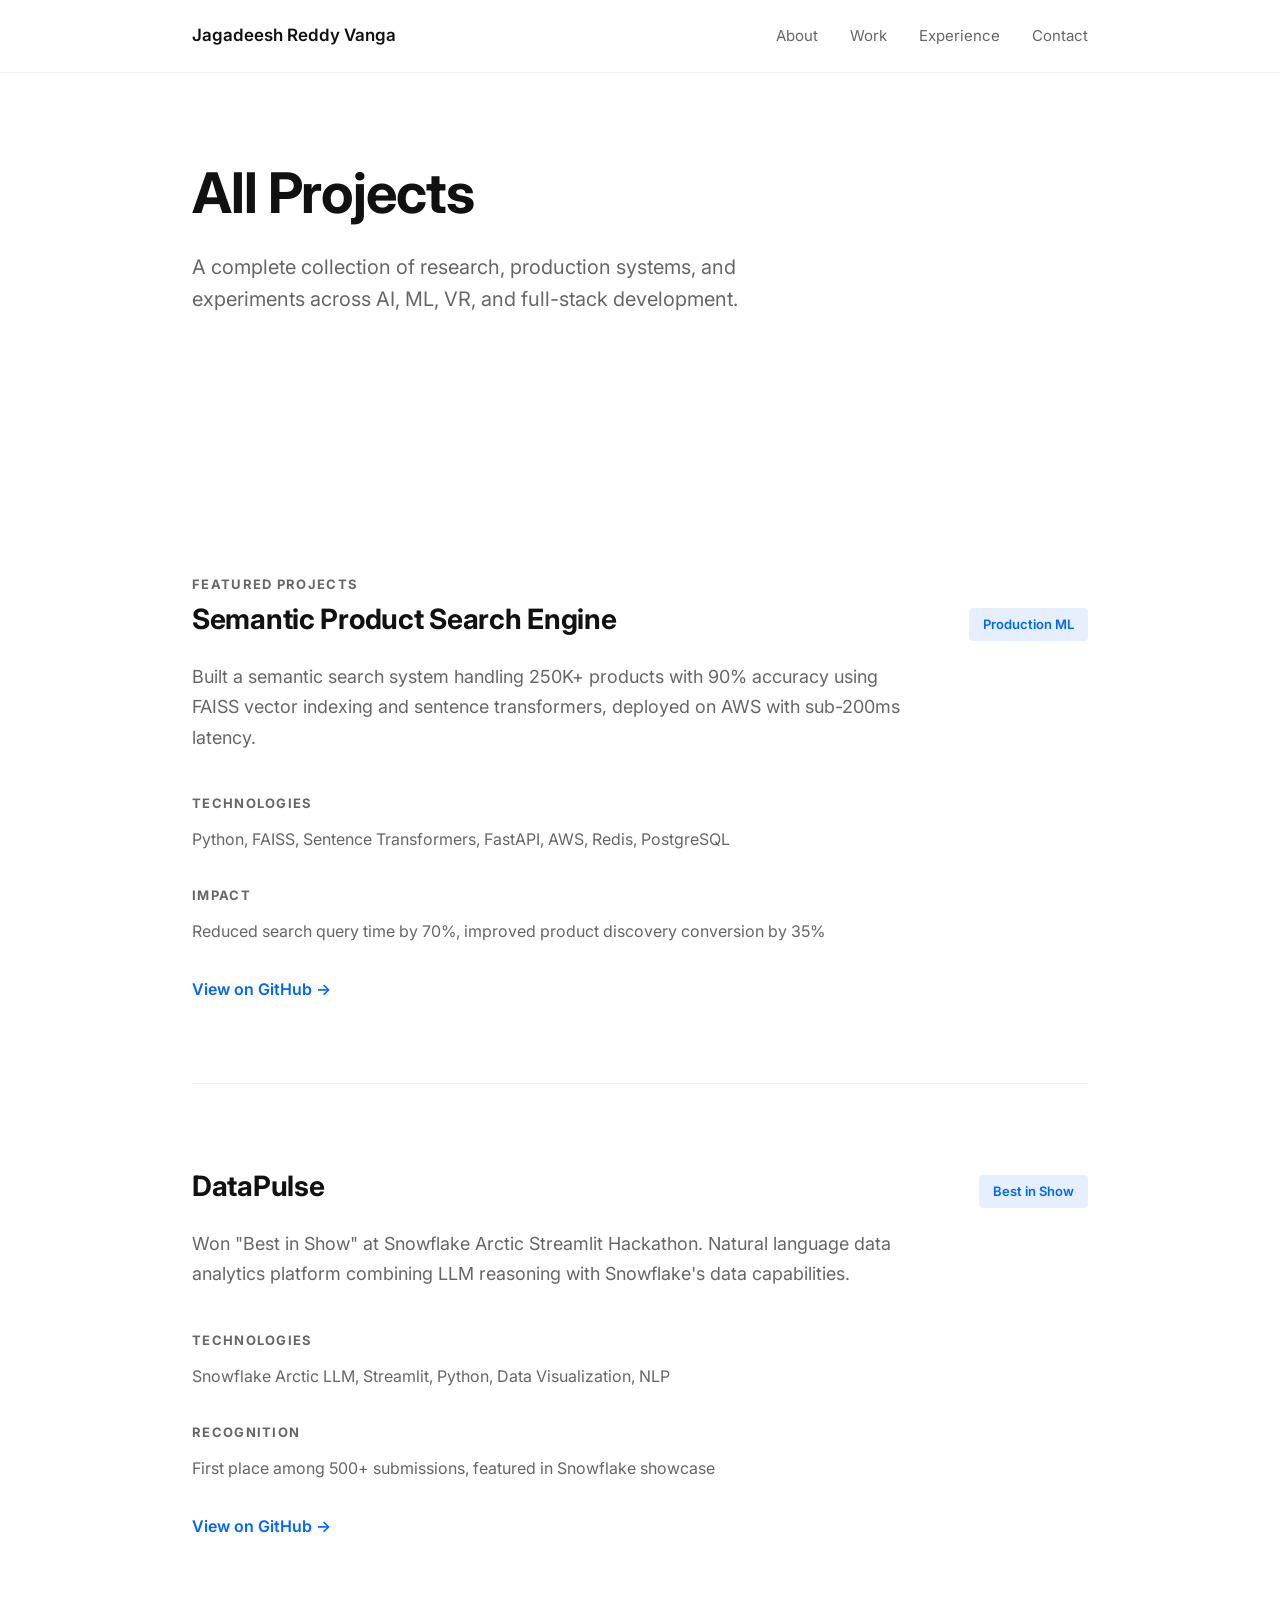
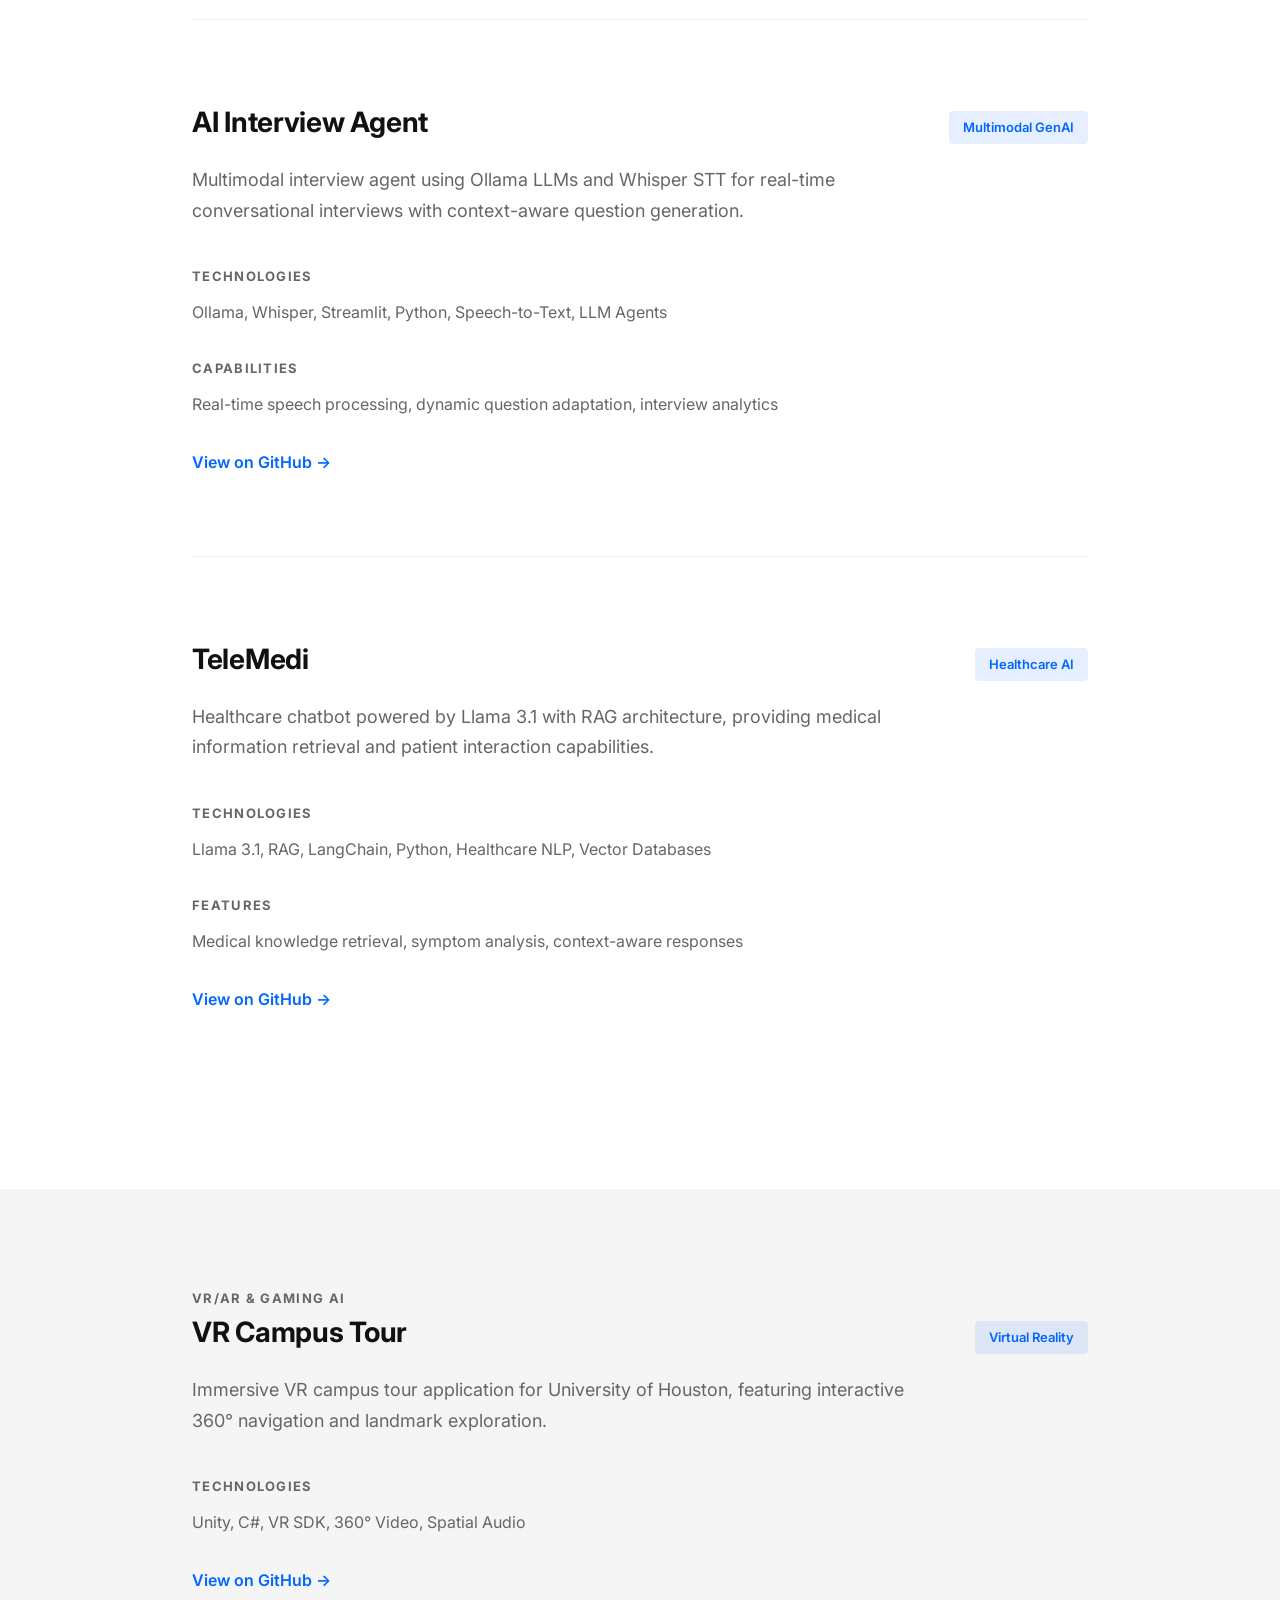
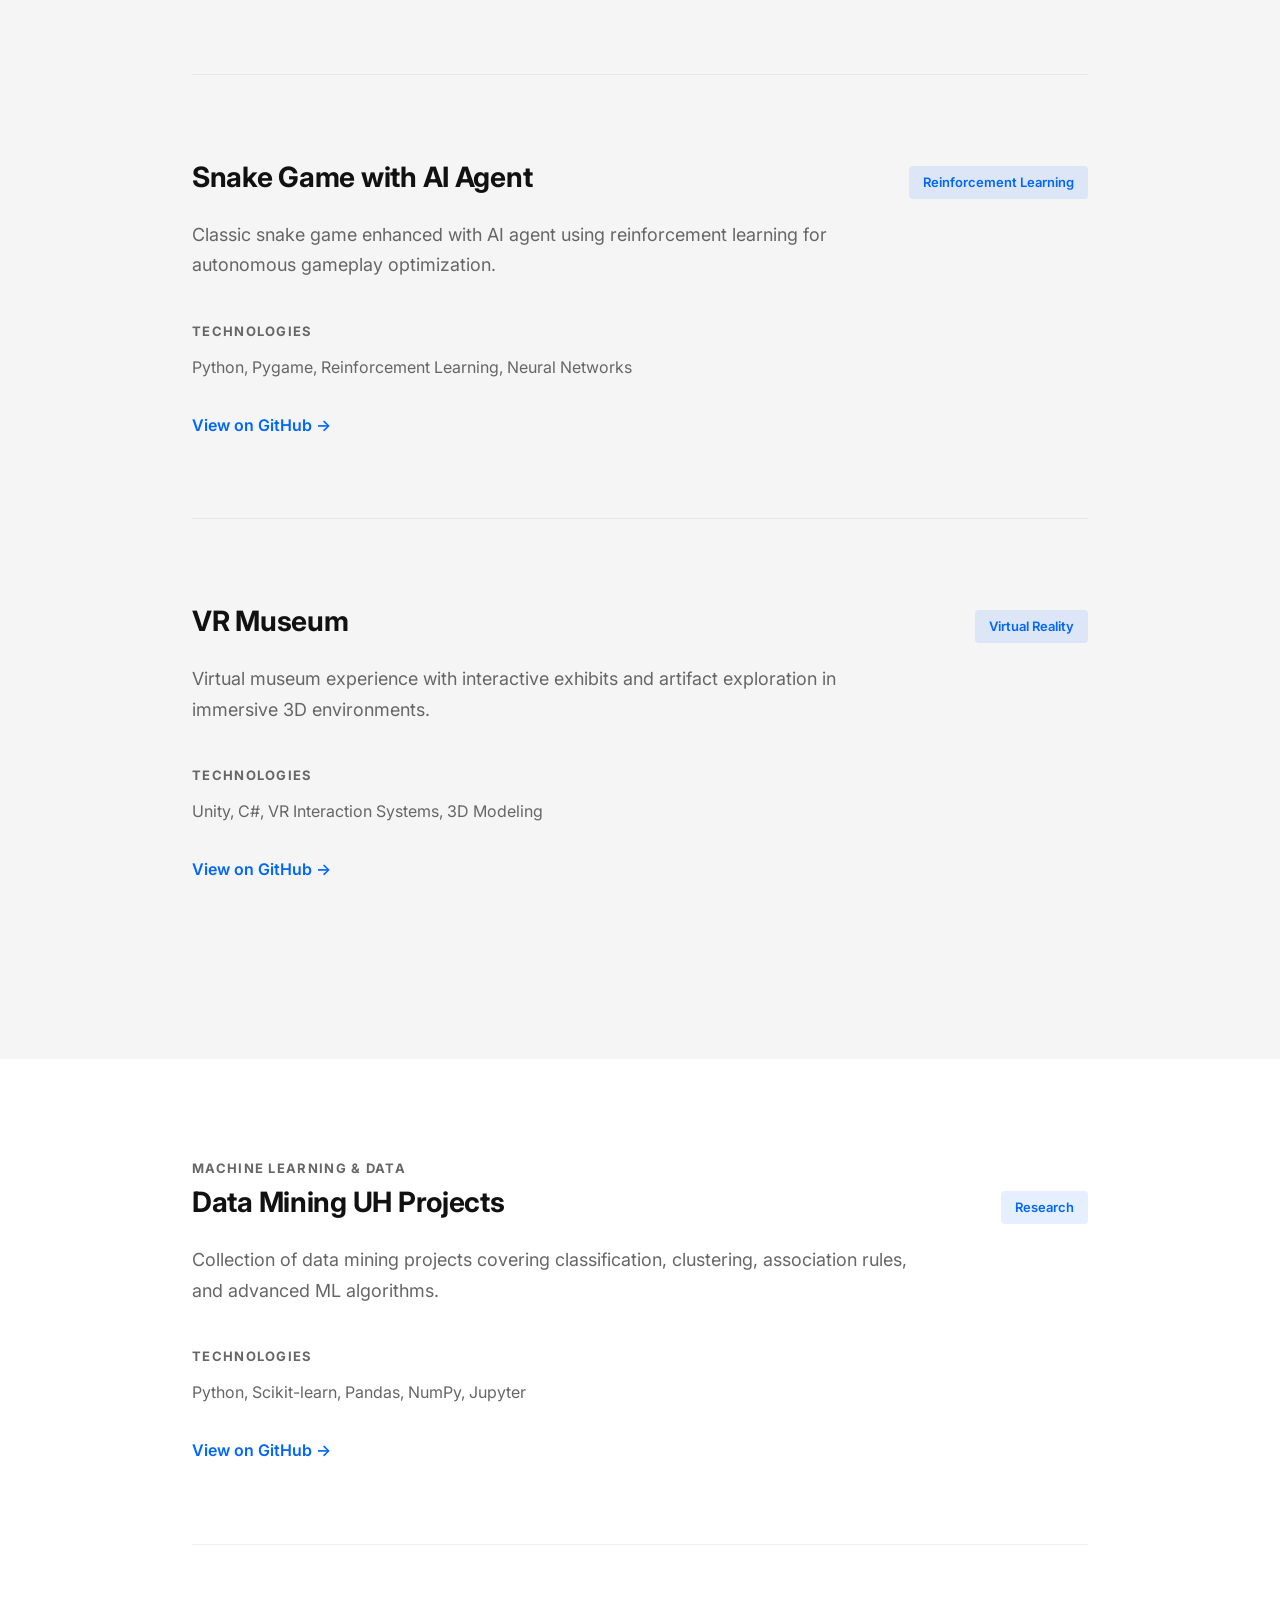
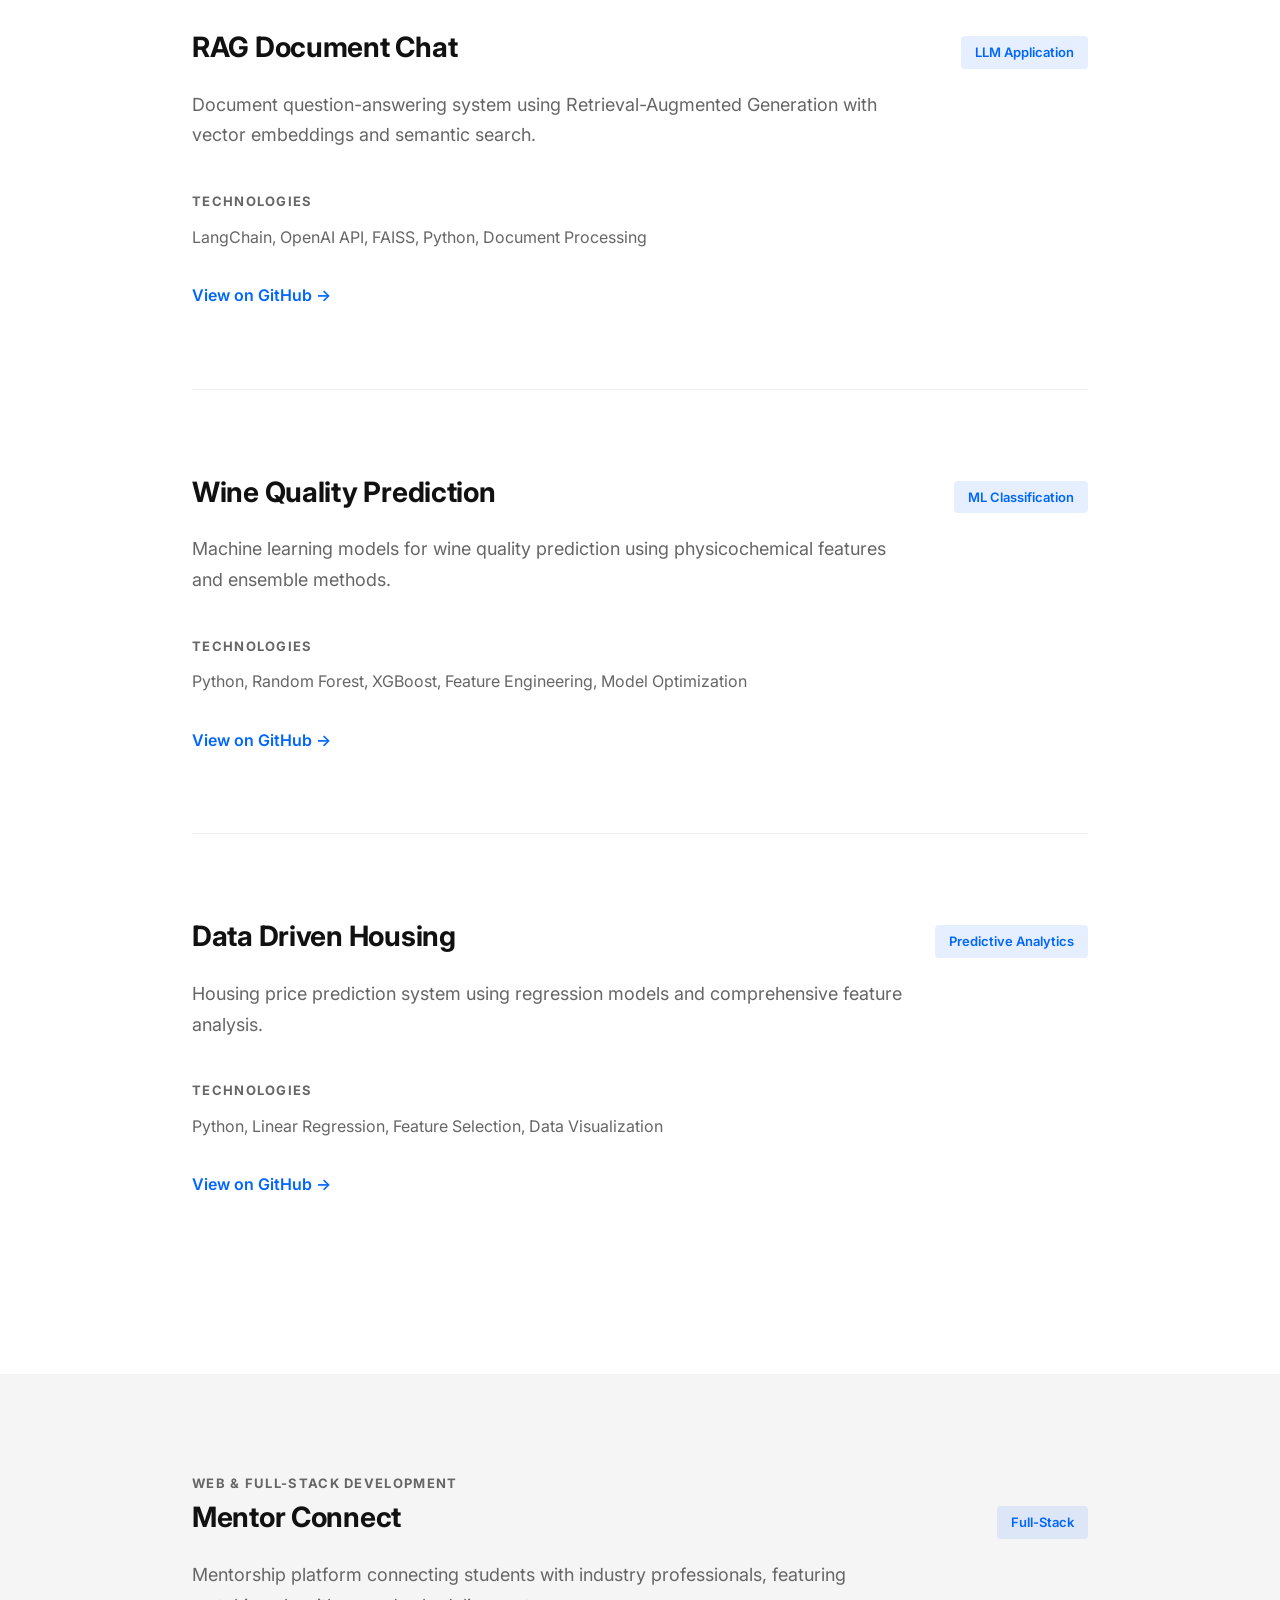
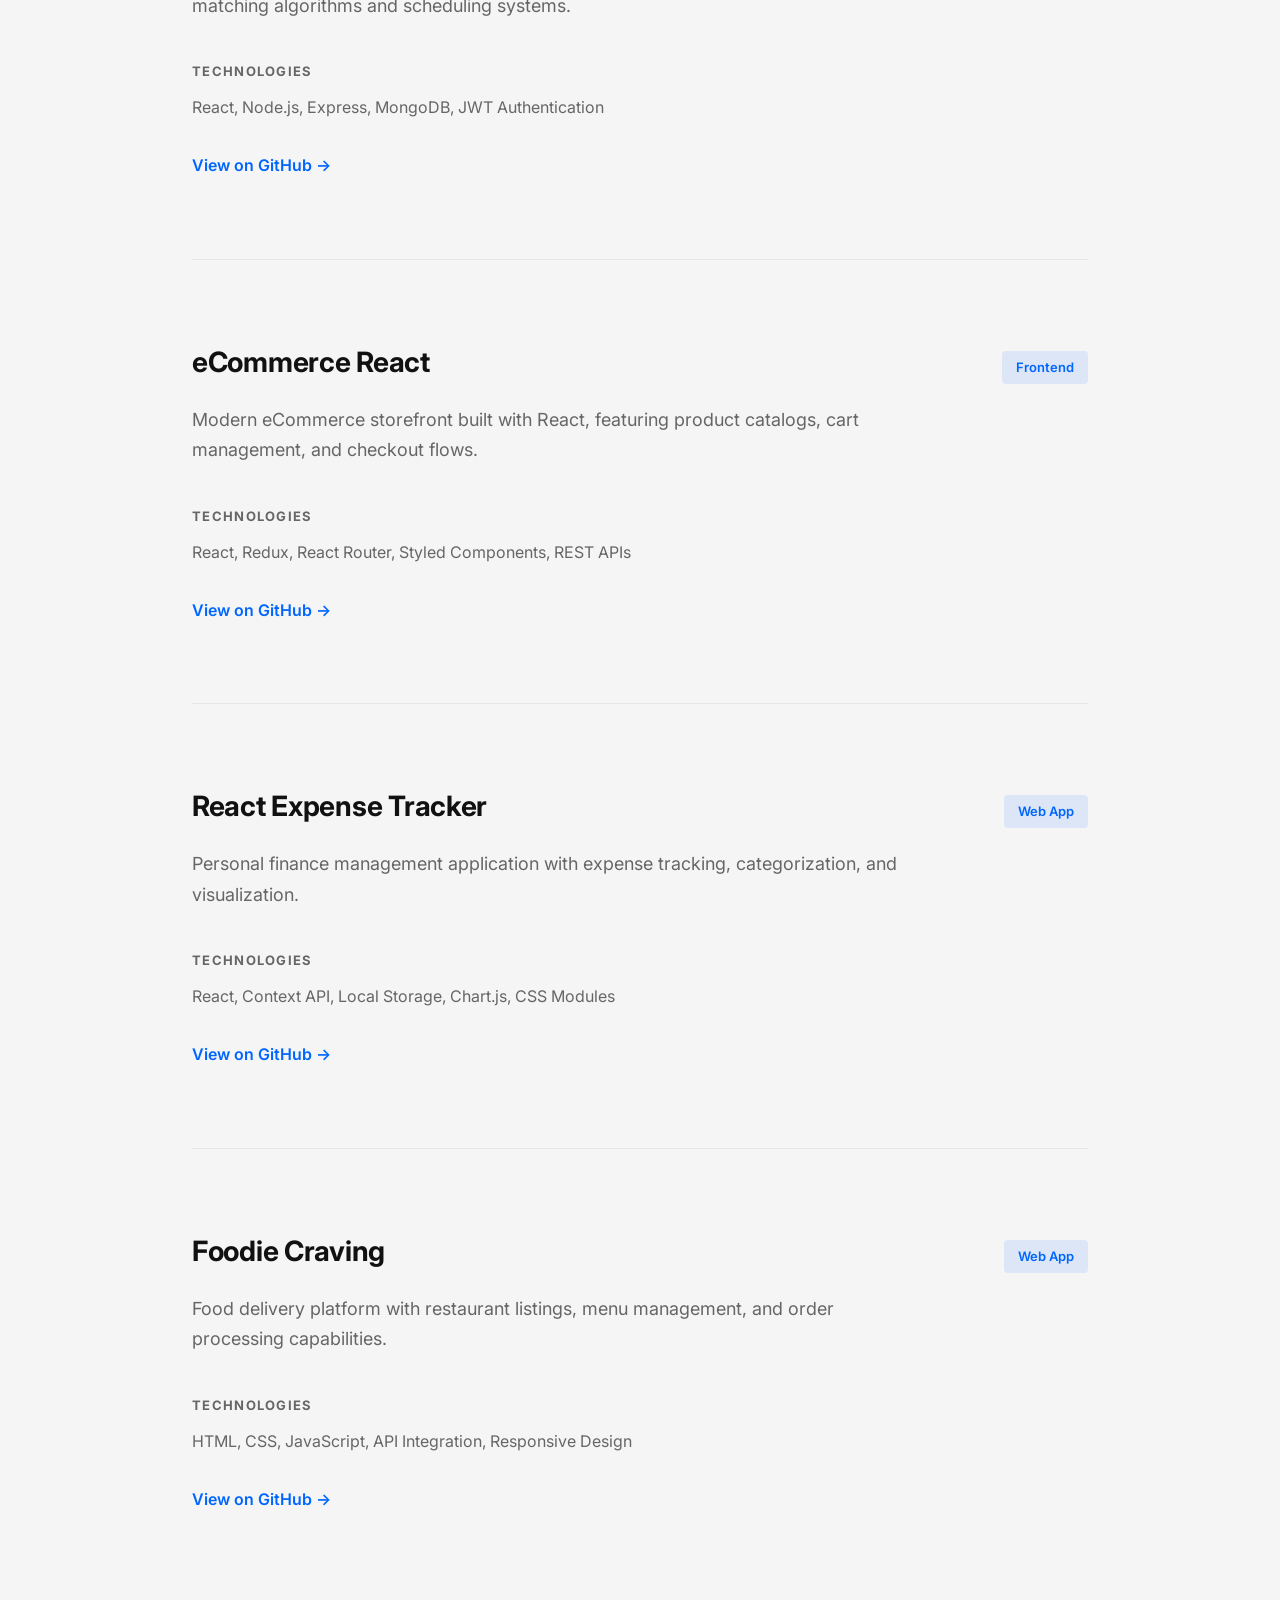
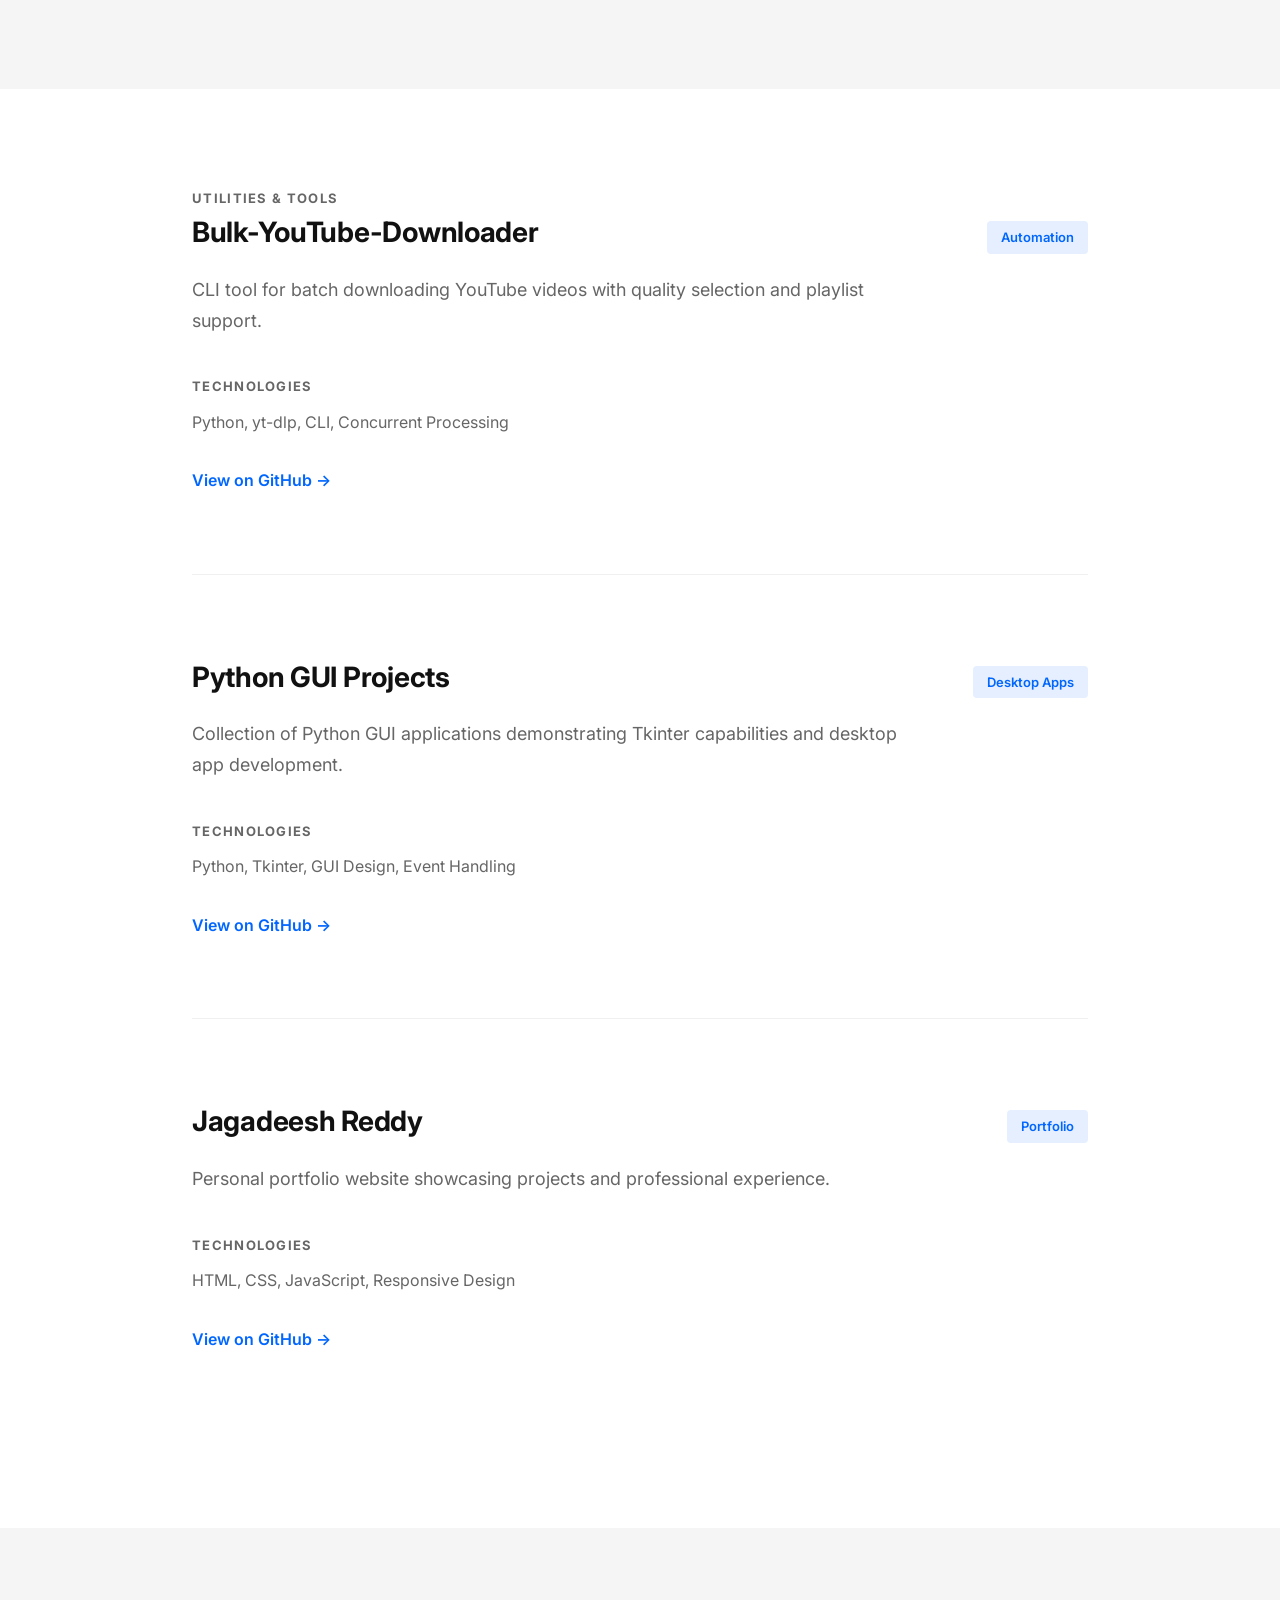
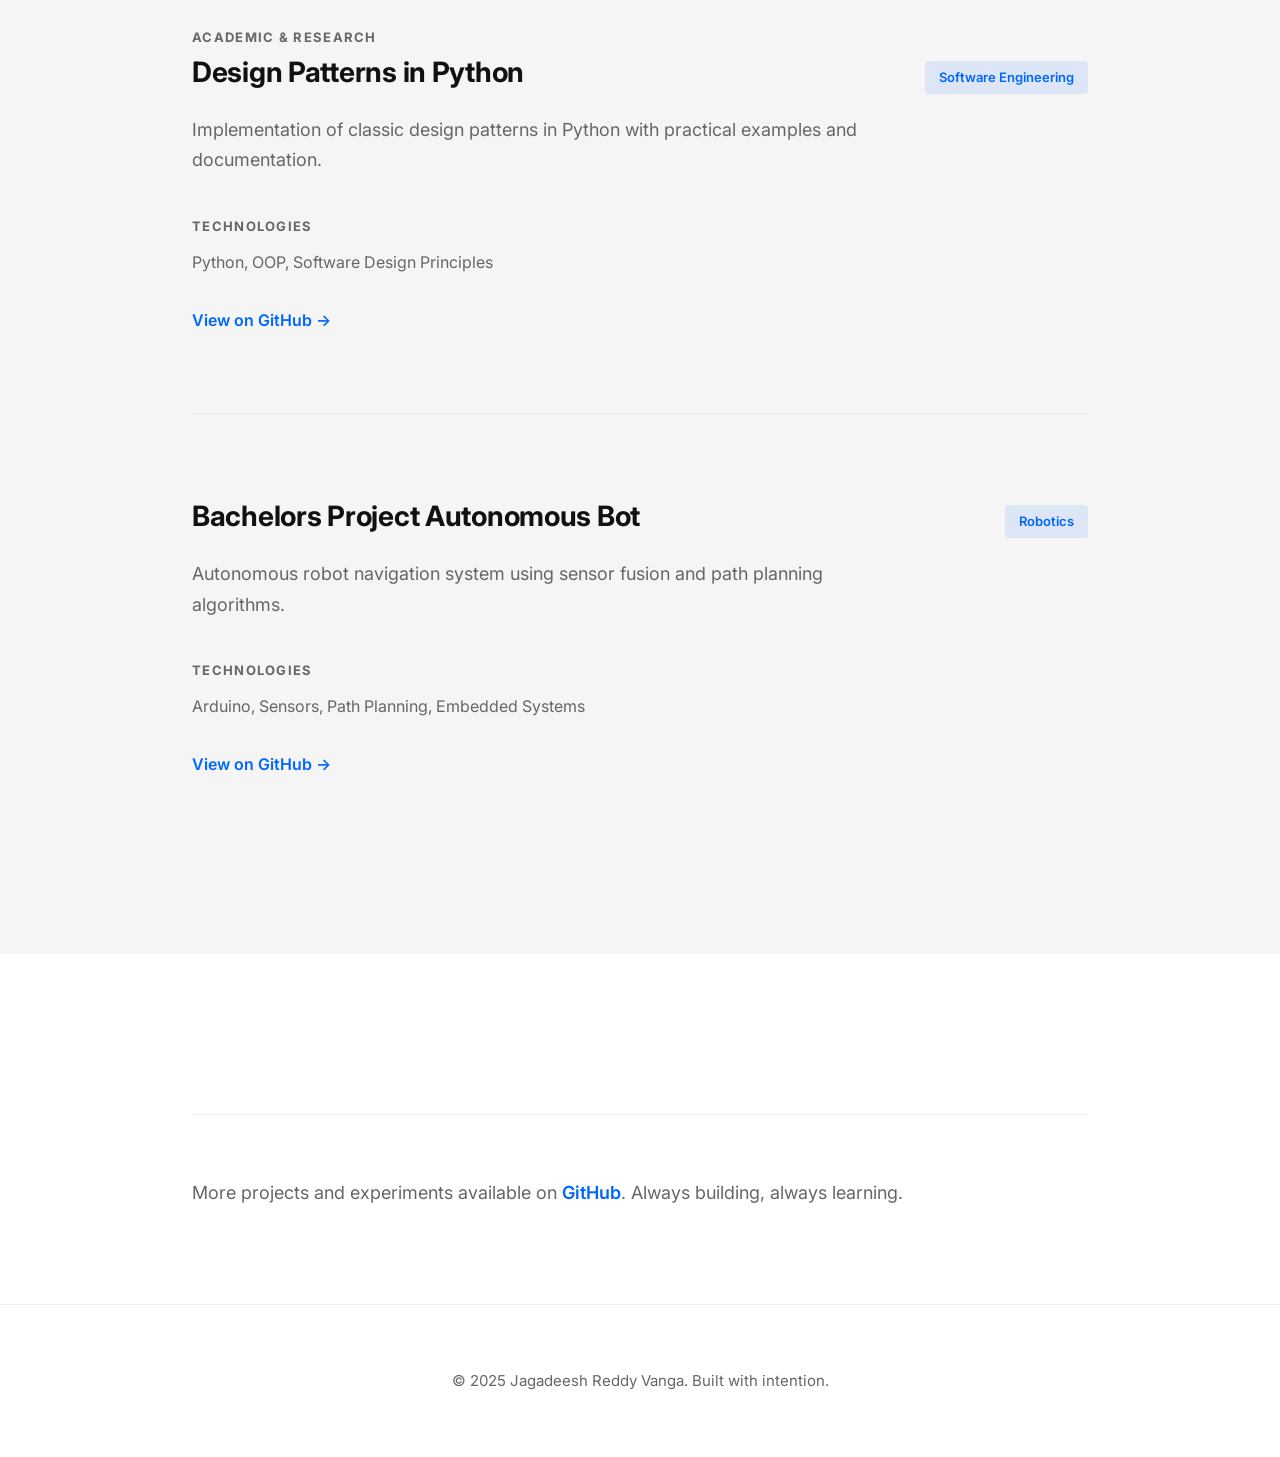
==== projects.html @ ff317078 "Add complete projects page and fix organization details - Created projects.html with all GitHub proj" ====
<!DOCTYPE html>
<html lang="en">
<head>
<meta charset="UTF-8">
<meta name="viewport" content="width=device-width, initial-scale=1.0">
<title>All Projects - Jagadeesh Reddy Vanga</title>
<link rel="preconnect" href="https://fonts.googleapis.com">
<link rel="preconnect" href="https://fonts.gstatic.com" crossorigin>
<link href="https://fonts.googleapis.com/css2?family=Inter:wght@400;600;700&display=swap" rel="stylesheet">
<link rel="stylesheet" href="styles.css">
</head>
<body>

<nav class="nav">
<div class="container">
<a href="index.html" class="nav-name">Jagadeesh Reddy Vanga</a>
<div class="nav-links">
<a href="index.html#about">About</a>
<a href="index.html#work">Work</a>
<a href="index.html#experience">Experience</a>
<a href="index.html#contact">Contact</a>
</div>
</div>
</nav>

<section class="hero">
<div class="container">
<h1 class="hero-title">All Projects</h1>
<p class="hero-subtitle">A complete collection of research, production systems, and experiments across AI, ML, VR, and full-stack development.</p>
</div>
</section>

<section class="section">
<div class="container">
<span class="section-label">Featured Projects</span>

<div class="project">
<div class="project-header">
<h3>Semantic Product Search Engine</h3>
<span class="project-tag">Production ML</span>
</div>
<p class="project-description">Built a semantic search system handling 250K+ products with 90% accuracy using FAISS vector indexing and sentence transformers, deployed on AWS with sub-200ms latency.</p>
<div class="project-details">
<div class="detail">
<span class="detail-label">Technologies</span>
<p>Python, FAISS, Sentence Transformers, FastAPI, AWS, Redis, PostgreSQL</p>
</div>
<div class="detail">
<span class="detail-label">Impact</span>
<p>Reduced search query time by 70%, improved product discovery conversion by 35%</p>
</div>
</div>
<a href="https://github.com/jagadeesh28M/Semantic-Product-Search" class="project-link">View on GitHub →</a>
</div>

<div class="project">
<div class="project-header">
<h3>DataPulse</h3>
<span class="project-tag">Best in Show</span>
</div>
<p class="project-description">Won "Best in Show" at Snowflake Arctic Streamlit Hackathon. Natural language data analytics platform combining LLM reasoning with Snowflake's data capabilities.</p>
<div class="project-details">
<div class="detail">
<span class="detail-label">Technologies</span>
<p>Snowflake Arctic LLM, Streamlit, Python, Data Visualization, NLP</p>
</div>
<div class="detail">
<span class="detail-label">Recognition</span>
<p>First place among 500+ submissions, featured in Snowflake showcase</p>
</div>
</div>
<a href="https://github.com/jagadeesh28M/DataPulse" class="project-link">View on GitHub →</a>
</div>

<div class="project">
<div class="project-header">
<h3>AI Interview Agent</h3>
<span class="project-tag">Multimodal GenAI</span>
</div>
<p class="project-description">Multimodal interview agent using Ollama LLMs and Whisper STT for real-time conversational interviews with context-aware question generation.</p>
<div class="project-details">
<div class="detail">
<span class="detail-label">Technologies</span>
<p>Ollama, Whisper, Streamlit, Python, Speech-to-Text, LLM Agents</p>
</div>
<div class="detail">
<span class="detail-label">Capabilities</span>
<p>Real-time speech processing, dynamic question adaptation, interview analytics</p>
</div>
</div>
<a href="https://github.com/jagadeesh28M/AI-Interview-Agent" class="project-link">View on GitHub →</a>
</div>

<div class="project">
<div class="project-header">
<h3>TeleMedi</h3>
<span class="project-tag">Healthcare AI</span>
</div>
<p class="project-description">Healthcare chatbot powered by Llama 3.1 with RAG architecture, providing medical information retrieval and patient interaction capabilities.</p>
<div class="project-details">
<div class="detail">
<span class="detail-label">Technologies</span>
<p>Llama 3.1, RAG, LangChain, Python, Healthcare NLP, Vector Databases</p>
</div>
<div class="detail">
<span class="detail-label">Features</span>
<p>Medical knowledge retrieval, symptom analysis, context-aware responses</p>
</div>
</div>
<a href="https://github.com/jagadeesh28M/TeleMedi" class="project-link">View on GitHub →</a>
</div>

</div>
</section>

<section class="section section-alt">
<div class="container">
<span class="section-label">VR/AR & Gaming AI</span>

<div class="project">
<div class="project-header">
<h3>VR Campus Tour</h3>
<span class="project-tag">Virtual Reality</span>
</div>
<p class="project-description">Immersive VR campus tour application for University of Houston, featuring interactive 360° navigation and landmark exploration.</p>
<div class="project-details">
<div class="detail">
<span class="detail-label">Technologies</span>
<p>Unity, C#, VR SDK, 360° Video, Spatial Audio</p>
</div>
</div>
<a href="https://github.com/jagadeesh28M/VR-Campus-Tour" class="project-link">View on GitHub →</a>
</div>

<div class="project">
<div class="project-header">
<h3>Snake Game with AI Agent</h3>
<span class="project-tag">Reinforcement Learning</span>
</div>
<p class="project-description">Classic snake game enhanced with AI agent using reinforcement learning for autonomous gameplay optimization.</p>
<div class="project-details">
<div class="detail">
<span class="detail-label">Technologies</span>
<p>Python, Pygame, Reinforcement Learning, Neural Networks</p>
</div>
</div>
<a href="https://github.com/jagadeesh28M/Snake-game-with-AI-Agent" class="project-link">View on GitHub →</a>
</div>

<div class="project">
<div class="project-header">
<h3>VR Museum</h3>
<span class="project-tag">Virtual Reality</span>
</div>
<p class="project-description">Virtual museum experience with interactive exhibits and artifact exploration in immersive 3D environments.</p>
<div class="project-details">
<div class="detail">
<span class="detail-label">Technologies</span>
<p>Unity, C#, VR Interaction Systems, 3D Modeling</p>
</div>
</div>
<a href="https://github.com/jagadeesh28M/VR-Museum" class="project-link">View on GitHub →</a>
</div>

</div>
</section>

<section class="section">
<div class="container">
<span class="section-label">Machine Learning & Data</span>

<div class="project">
<div class="project-header">
<h3>Data Mining UH Projects</h3>
<span class="project-tag">Research</span>
</div>
<p class="project-description">Collection of data mining projects covering classification, clustering, association rules, and advanced ML algorithms.</p>
<div class="project-details">
<div class="detail">
<span class="detail-label">Technologies</span>
<p>Python, Scikit-learn, Pandas, NumPy, Jupyter</p>
</div>
</div>
<a href="https://github.com/jagadeesh28M/Data-Mining-UH-Projects" class="project-link">View on GitHub →</a>
</div>

<div class="project">
<div class="project-header">
<h3>RAG Document Chat</h3>
<span class="project-tag">LLM Application</span>
</div>
<p class="project-description">Document question-answering system using Retrieval-Augmented Generation with vector embeddings and semantic search.</p>
<div class="project-details">
<div class="detail">
<span class="detail-label">Technologies</span>
<p>LangChain, OpenAI API, FAISS, Python, Document Processing</p>
</div>
</div>
<a href="https://github.com/jagadeesh28M/RAG-Document-Chat" class="project-link">View on GitHub →</a>
</div>

<div class="project">
<div class="project-header">
<h3>Wine Quality Prediction</h3>
<span class="project-tag">ML Classification</span>
</div>
<p class="project-description">Machine learning models for wine quality prediction using physicochemical features and ensemble methods.</p>
<div class="project-details">
<div class="detail">
<span class="detail-label">Technologies</span>
<p>Python, Random Forest, XGBoost, Feature Engineering, Model Optimization</p>
</div>
</div>
<a href="https://github.com/jagadeesh28M/Wine-Quality-Prediction" class="project-link">View on GitHub →</a>
</div>

<div class="project">
<div class="project-header">
<h3>Data Driven Housing</h3>
<span class="project-tag">Predictive Analytics</span>
</div>
<p class="project-description">Housing price prediction system using regression models and comprehensive feature analysis.</p>
<div class="project-details">
<div class="detail">
<span class="detail-label">Technologies</span>
<p>Python, Linear Regression, Feature Selection, Data Visualization</p>
</div>
</div>
<a href="https://github.com/jagadeesh28M/Data-Driven-Housing" class="project-link">View on GitHub →</a>
</div>

</div>
</section>

<section class="section section-alt">
<div class="container">
<span class="section-label">Web & Full-Stack Development</span>

<div class="project">
<div class="project-header">
<h3>Mentor Connect</h3>
<span class="project-tag">Full-Stack</span>
</div>
<p class="project-description">Mentorship platform connecting students with industry professionals, featuring matching algorithms and scheduling systems.</p>
<div class="project-details">
<div class="detail">
<span class="detail-label">Technologies</span>
<p>React, Node.js, Express, MongoDB, JWT Authentication</p>
</div>
</div>
<a href="https://github.com/jagadeesh28M/Mentor-Connect" class="project-link">View on GitHub →</a>
</div>

<div class="project">
<div class="project-header">
<h3>eCommerce React</h3>
<span class="project-tag">Frontend</span>
</div>
<p class="project-description">Modern eCommerce storefront built with React, featuring product catalogs, cart management, and checkout flows.</p>
<div class="project-details">
<div class="detail">
<span class="detail-label">Technologies</span>
<p>React, Redux, React Router, Styled Components, REST APIs</p>
</div>
</div>
<a href="https://github.com/jagadeesh28M/eCommerce-React" class="project-link">View on GitHub →</a>
</div>

<div class="project">
<div class="project-header">
<h3>React Expense Tracker</h3>
<span class="project-tag">Web App</span>
</div>
<p class="project-description">Personal finance management application with expense tracking, categorization, and visualization.</p>
<div class="project-details">
<div class="detail">
<span class="detail-label">Technologies</span>
<p>React, Context API, Local Storage, Chart.js, CSS Modules</p>
</div>
</div>
<a href="https://github.com/jagadeesh28M/React-Expense-Tracker" class="project-link">View on GitHub →</a>
</div>

<div class="project">
<div class="project-header">
<h3>Foodie Craving</h3>
<span class="project-tag">Web App</span>
</div>
<p class="project-description">Food delivery platform with restaurant listings, menu management, and order processing capabilities.</p>
<div class="project-details">
<div class="detail">
<span class="detail-label">Technologies</span>
<p>HTML, CSS, JavaScript, API Integration, Responsive Design</p>
</div>
</div>
<a href="https://github.com/jagadeesh28M/Foodie-Craving" class="project-link">View on GitHub →</a>
</div>

</div>
</section>

<section class="section">
<div class="container">
<span class="section-label">Utilities & Tools</span>

<div class="project">
<div class="project-header">
<h3>Bulk-YouTube-Downloader</h3>
<span class="project-tag">Automation</span>
</div>
<p class="project-description">CLI tool for batch downloading YouTube videos with quality selection and playlist support.</p>
<div class="project-details">
<div class="detail">
<span class="detail-label">Technologies</span>
<p>Python, yt-dlp, CLI, Concurrent Processing</p>
</div>
</div>
<a href="https://github.com/jagadeesh28M/Bulk-YouTube-Downloader" class="project-link">View on GitHub →</a>
</div>

<div class="project">
<div class="project-header">
<h3>Python GUI Projects</h3>
<span class="project-tag">Desktop Apps</span>
</div>
<p class="project-description">Collection of Python GUI applications demonstrating Tkinter capabilities and desktop app development.</p>
<div class="project-details">
<div class="detail">
<span class="detail-label">Technologies</span>
<p>Python, Tkinter, GUI Design, Event Handling</p>
</div>
</div>
<a href="https://github.com/jagadeesh28M/Python-GUI-Projects" class="project-link">View on GitHub →</a>
</div>

<div class="project">
<div class="project-header">
<h3>Jagadeesh Reddy</h3>
<span class="project-tag">Portfolio</span>
</div>
<p class="project-description">Personal portfolio website showcasing projects and professional experience.</p>
<div class="project-details">
<div class="detail">
<span class="detail-label">Technologies</span>
<p>HTML, CSS, JavaScript, Responsive Design</p>
</div>
</div>
<a href="https://github.com/jagadeesh28M/JagadeeshReddy" class="project-link">View on GitHub →</a>
</div>

</div>
</section>

<section class="section section-alt">
<div class="container">
<span class="section-label">Academic & Research</span>

<div class="project">
<div class="project-header">
<h3>Design Patterns in Python</h3>
<span class="project-tag">Software Engineering</span>
</div>
<p class="project-description">Implementation of classic design patterns in Python with practical examples and documentation.</p>
<div class="project-details">
<div class="detail">
<span class="detail-label">Technologies</span>
<p>Python, OOP, Software Design Principles</p>
</div>
</div>
<a href="https://github.com/jagadeesh28M/Design-Patterns-in-Python" class="project-link">View on GitHub →</a>
</div>

<div class="project">
<div class="project-header">
<h3>Bachelors Project Autonomous Bot</h3>
<span class="project-tag">Robotics</span>
</div>
<p class="project-description">Autonomous robot navigation system using sensor fusion and path planning algorithms.</p>
<div class="project-details">
<div class="detail">
<span class="detail-label">Technologies</span>
<p>Arduino, Sensors, Path Planning, Embedded Systems</p>
</div>
</div>
<a href="https://github.com/jagadeesh28M/Bachelors-Project-Autonomous-Bot" class="project-link">View on GitHub →</a>
</div>

</div>
</section>

<section class="section">
<div class="container">
<div class="more-work">
<p>More projects and experiments available on <a href="https://github.com/jagadeesh28M" target="_blank">GitHub</a>. Always building, always learning.</p>
</div>
</div>
</section>

<footer class="footer">
<div class="container">
<p>&copy; 2025 Jagadeesh Reddy Vanga. Built with intention.</p>
</div>
</footer>

</body>
</html>
---- styles.css ----
* {margin: 0; padding: 0; box-sizing: border-box;}
:root {--black: #111111; --white: #ffffff; --gray: #666666; --blue: #0066ff; --light-gray: #f5f5f5;}
html {font-size: 16px; scroll-behavior: smooth;}
body {font-family: 'Inter', -apple-system, BlinkMacSystemFont, 'Segoe UI', Roboto, sans-serif; color: var(--black); background: var(--white); line-height: 1.6; font-weight: 400; -webkit-font-smoothing: antialiased;}
.container {max-width: 960px; margin: 0 auto; padding: 0 32px;}
.nav {position: fixed; top: 0; width: 100%; background: rgba(255, 255, 255, 0.95); backdrop-filter: blur(8px); border-bottom: 1px solid rgba(0, 0, 0, 0.06); z-index: 1000;}
.nav .container {display: flex; justify-content: space-between; align-items: center; height: 72px;}
.nav-name {font-weight: 600; font-size: 17px; color: var(--black); text-decoration: none; transition: color 0.2s ease;}
.nav-name:hover {color: var(--blue);}
.nav-links {display: flex; gap: 32px;}
.nav-links a {font-size: 15px; color: var(--gray); text-decoration: none; transition: color 0.2s ease;}
.nav-links a:hover {color: var(--black);}
.hero {padding: 160px 0 120px;}
.hero-title {font-size: clamp(40px, 6vw, 56px); font-weight: 700; line-height: 1.2; margin-bottom: 24px; letter-spacing: -0.02em;}
.hero-subtitle {font-size: 20px; color: var(--gray); line-height: 1.6; margin-bottom: 40px; max-width: 640px;}
.cta {display: inline-block; padding: 14px 32px; background: var(--blue); color: var(--white); text-decoration: none; border-radius: 6px; font-weight: 600; font-size: 16px; transition: all 0.2s ease;}
.cta:hover {background: #0052cc; transform: translateY(-2px);}
.section {padding: 96px 0;}
.section-alt {background: var(--light-gray);}
.section-label {font-size: 13px; font-weight: 700; text-transform: uppercase; letter-spacing: 0.1em; color: var(--gray); margin-bottom: 48px;}
.about-content {margin-bottom: 64px;}
.about-large {font-size: 28px; font-weight: 600; line-height: 1.4; margin-bottom: 32px; max-width: 720px; letter-spacing: -0.01em;}
.about-content p {font-size: 18px; line-height: 1.7; color: var(--gray); margin-bottom: 24px; max-width: 680px;}
.values {display: grid; grid-template-columns: repeat(auto-fit, minmax(280px, 1fr)); gap: 48px; margin-top: 64px;}
.value h3 {font-size: 18px; font-weight: 600; margin-bottom: 12px; color: var(--black);}
.value p {font-size: 16px; line-height: 1.6; color: var(--gray);}
.project {margin-bottom: 80px; padding-bottom: 80px; border-bottom: 1px solid rgba(0, 0, 0, 0.06);}
.project:last-of-type {border-bottom: none; padding-bottom: 0;}
.project-header {display: flex; justify-content: space-between; align-items: baseline; margin-bottom: 20px; gap: 16px; flex-wrap: wrap;}
.project-header h3 {font-size: 28px; font-weight: 700; letter-spacing: -0.01em;}
.project-tag {display: inline-block; padding: 6px 14px; background: rgba(0, 102, 255, 0.1); color: var(--blue); border-radius: 4px; font-size: 13px; font-weight: 600;}
.project-description {font-size: 18px; line-height: 1.7; color: var(--gray); margin-bottom: 32px; max-width: 720px;}
.project-details {display: grid; gap: 32px; margin-top: 40px; margin-bottom: 32px;}
.detail-label {display: block; font-size: 13px; font-weight: 700; text-transform: uppercase; letter-spacing: 0.1em; color: var(--gray); margin-bottom: 12px;}
.detail p {font-size: 16px; line-height: 1.7; color: var(--gray); max-width: 680px;}
.project-link {display: inline-flex; align-items: center; font-size: 16px; font-weight: 600; color: var(--blue); text-decoration: none; transition: gap 0.2s ease; gap: 8px;}
.project-link:hover {gap: 12px;}
.more-work {margin-top: 64px; padding-top: 64px; border-top: 1px solid rgba(0, 0, 0, 0.06);}
.more-work p {font-size: 18px; color: var(--gray);}
.more-work a {color: var(--blue); text-decoration: none; font-weight: 600;}
.more-work a:hover {text-decoration: underline;}
.timeline {max-width: 720px;}
.timeline-item {display: grid; grid-template-columns: 160px 1fr; gap: 48px; margin-bottom: 48px; padding-bottom: 48px; border-bottom: 1px solid rgba(0, 0, 0, 0.06);}
.timeline-item:last-child {border-bottom: none; padding-bottom: 0;}
.timeline-date {font-size: 15px; color: var(--gray); padding-top: 2px;}
.timeline-content h3 {font-size: 20px; font-weight: 600; margin-bottom: 8px;}
.timeline-org {font-size: 16px; color: var(--blue); font-weight: 600; margin-bottom: 12px;}
.timeline-content p {font-size: 16px; line-height: 1.7; color: var(--gray);}
.experience-note {margin-top: 48px; font-size: 16px;}
.experience-note a {color: var(--blue); text-decoration: none; font-weight: 600;}
.experience-note a:hover {text-decoration: underline;}
.focus-content {max-width: 720px;}
.focus-content p {font-size: 18px; line-height: 1.7; color: var(--gray); margin-bottom: 24px;}
.contact-content {max-width: 720px;}
.contact-methods {display: grid; gap: 32px; margin: 48px 0;}
.contact-method {display: grid; grid-template-columns: 120px 1fr; gap: 24px; text-decoration: none; transition: transform 0.2s ease;}
.contact-method:hover {transform: translateX(4px);}
.contact-label {font-size: 15px; color: var(--gray);}
.contact-value {font-size: 17px; font-weight: 600; color: var(--black);}
.contact-method:hover .contact-value {color: var(--blue);}
.location {font-size: 16px; color: var(--gray); margin-top: 48px; padding-top: 48px; border-top: 1px solid rgba(0, 0, 0, 0.06);}
.footer {padding: 64px 0; border-top: 1px solid rgba(0, 0, 0, 0.06);}
.footer p {font-size: 15px; color: var(--gray); text-align: center;}
@media (max-width: 768px) {
  .container {padding: 0 24px;}
  .nav .container {height: 64px;}
  .nav-links {display: none;}
  .hero {padding: 120px 0 80px;}
  .hero-title {font-size: 36px;}
  .hero-subtitle {font-size: 18px;}
  .section {padding: 64px 0;}
  .about-large {font-size: 24px;}
  .values {grid-template-columns: 1fr; gap: 32px;}
  .project {margin-bottom: 56px; padding-bottom: 56px;}
  .project-header h3 {font-size: 24px;}
  .timeline-item {grid-template-columns: 1fr; gap: 16px;}
  .timeline-date {font-size: 14px;}
  .contact-method {grid-template-columns: 1fr; gap: 8px;}
}

/* Hero with Photo */
.hero-wrapper {display: grid; grid-template-columns: 180px 1fr; gap: 48px; align-items: center;}
.hero-photo {width: 180px; height: 180px; border-radius: 50%; overflow: hidden; border: 3px solid var(--blue);}
.profile-img {width: 100%; height: 100%; object-fit: cover; display: block;}
.hero-text {max-width: 720px;}

@media (max-width: 768px) {
  .hero-wrapper {grid-template-columns: 1fr; gap: 32px; text-align: center;}
  .hero-photo {margin: 0 auto;}
  .hero-text {text-align: center;}
  .cta {display: block; text-align: center;}
}
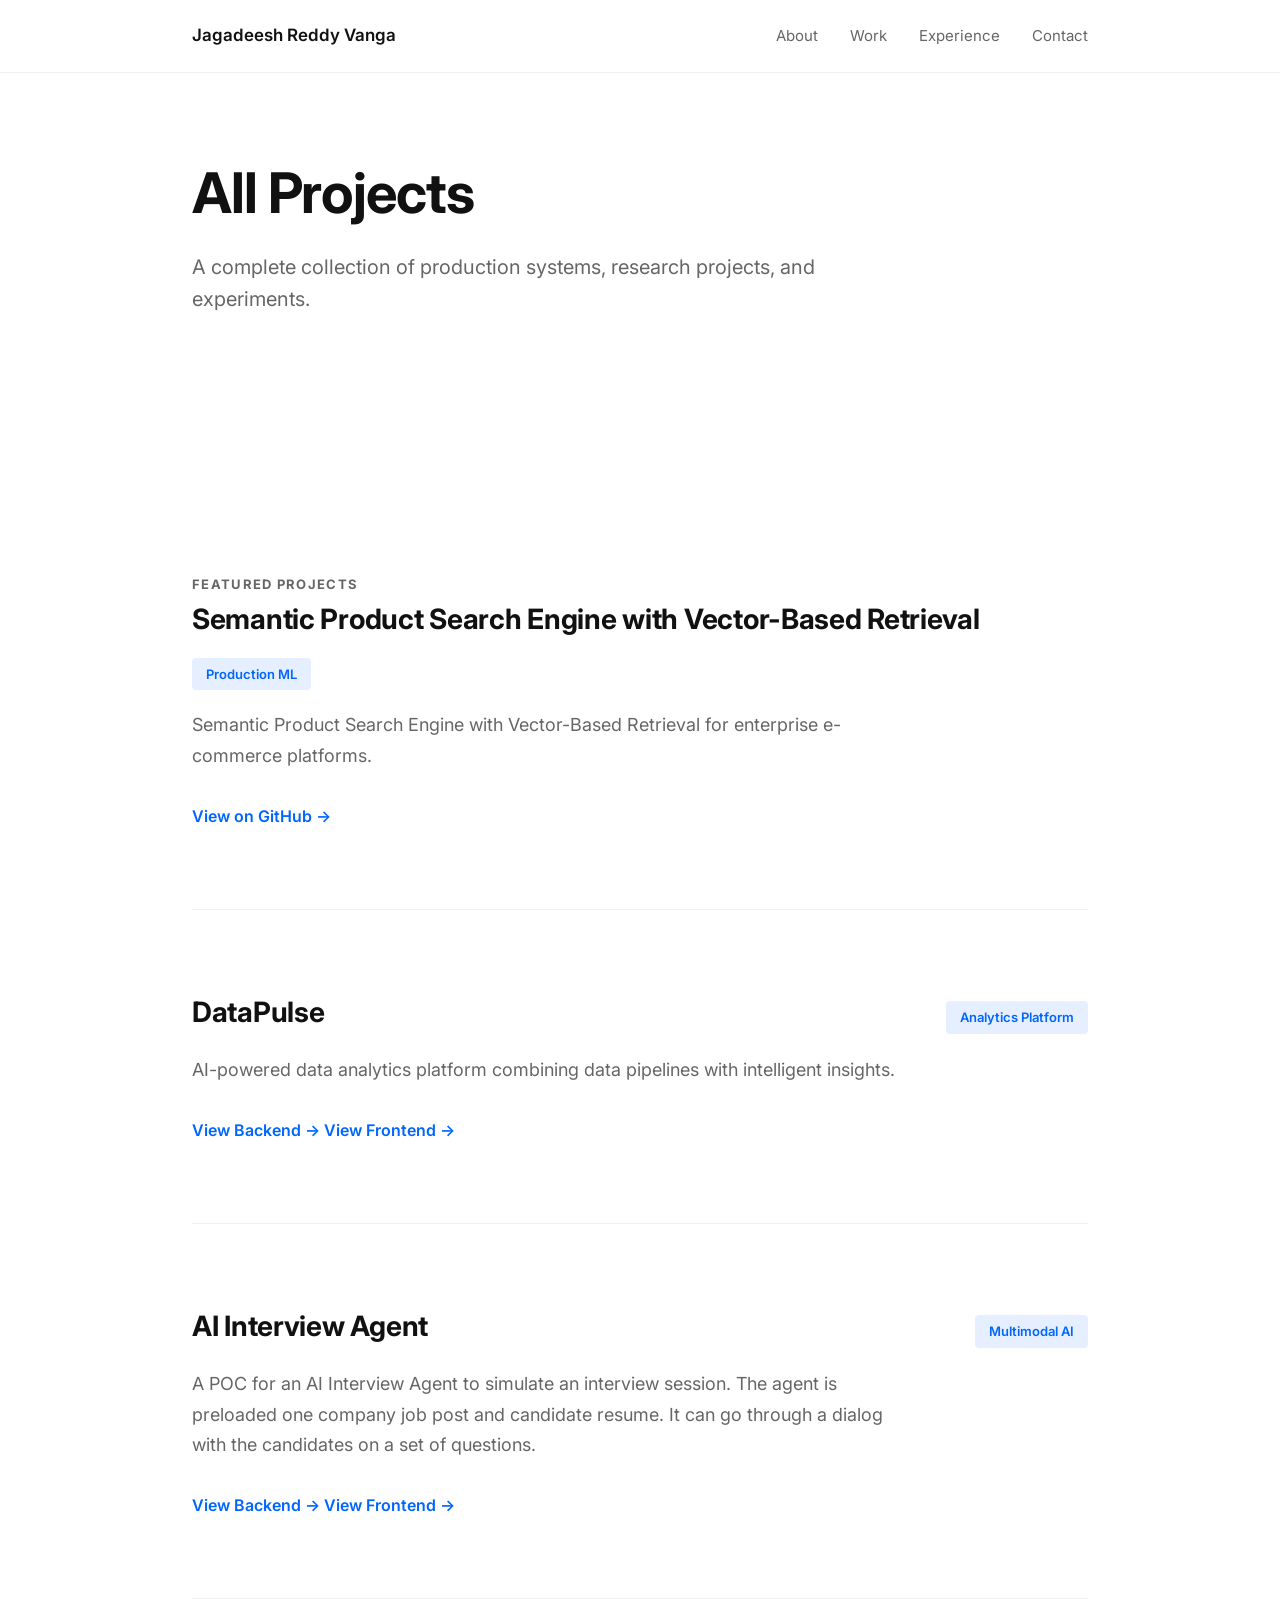
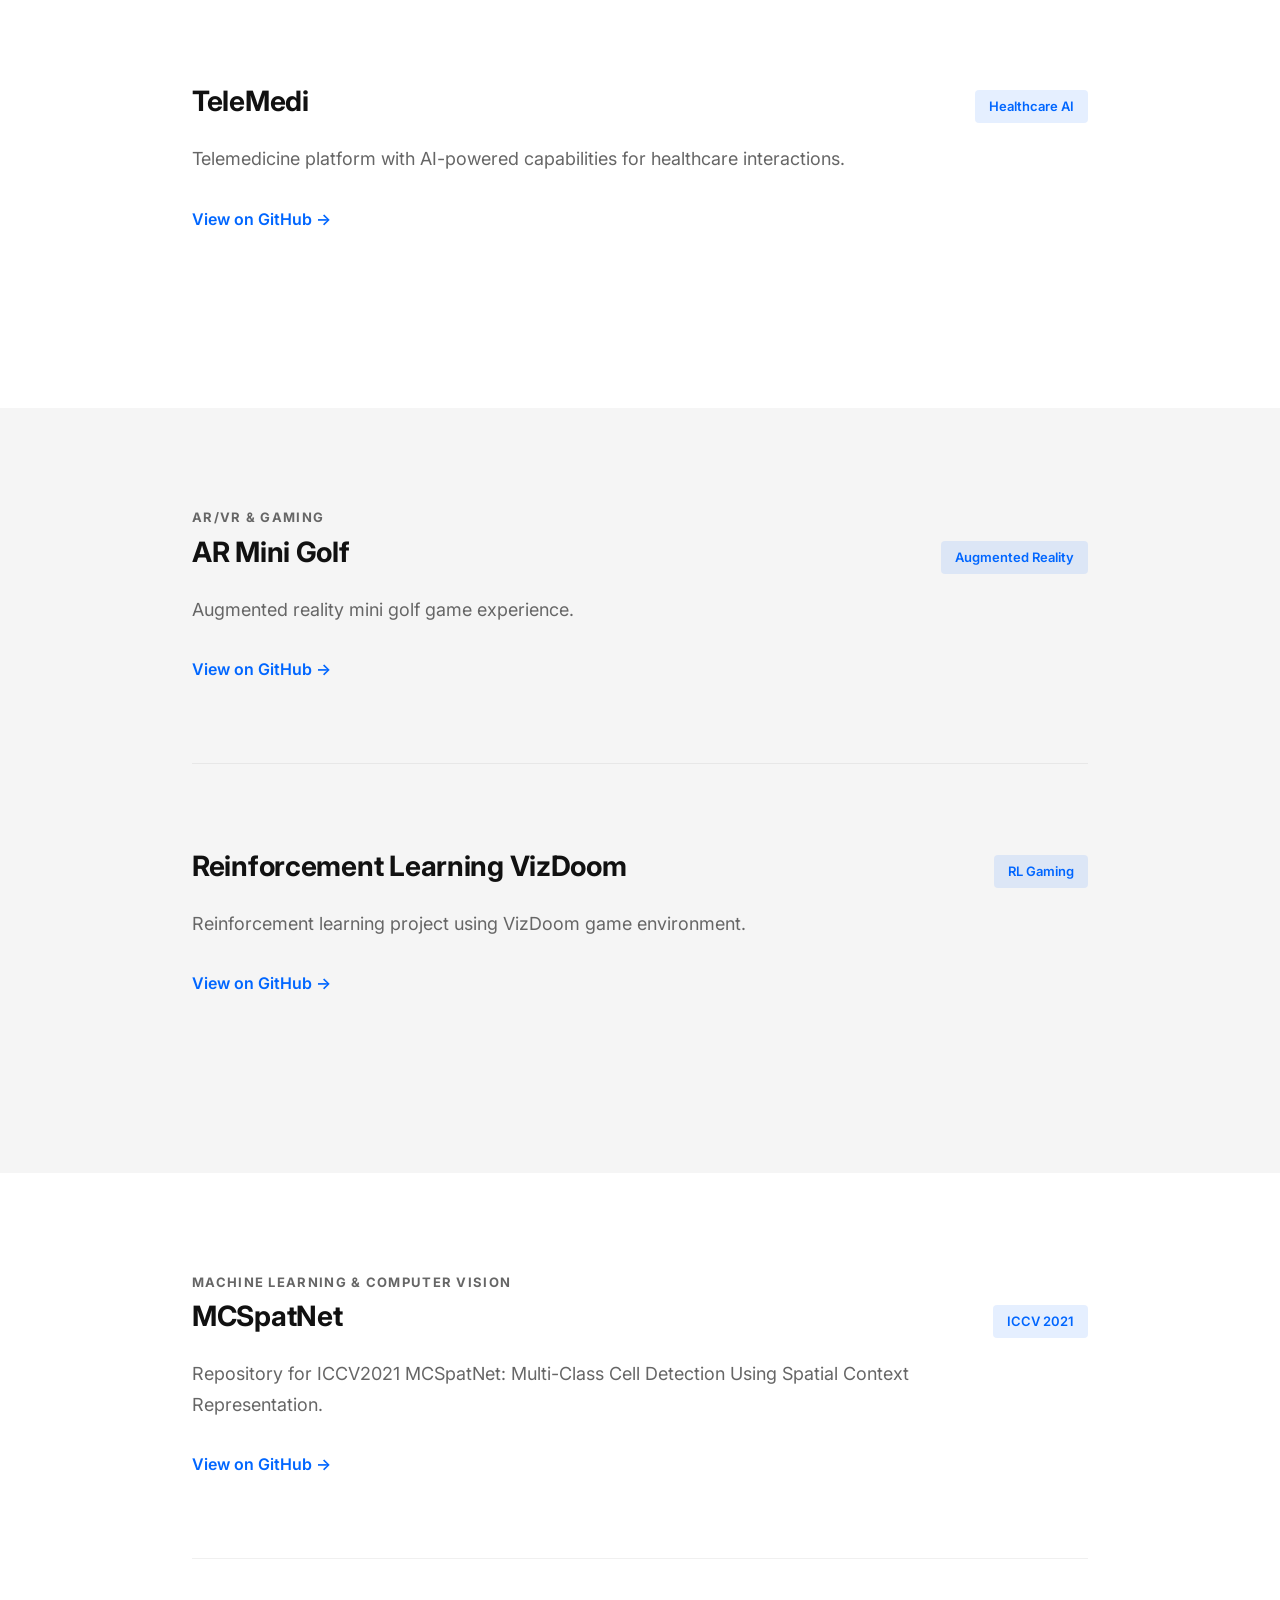
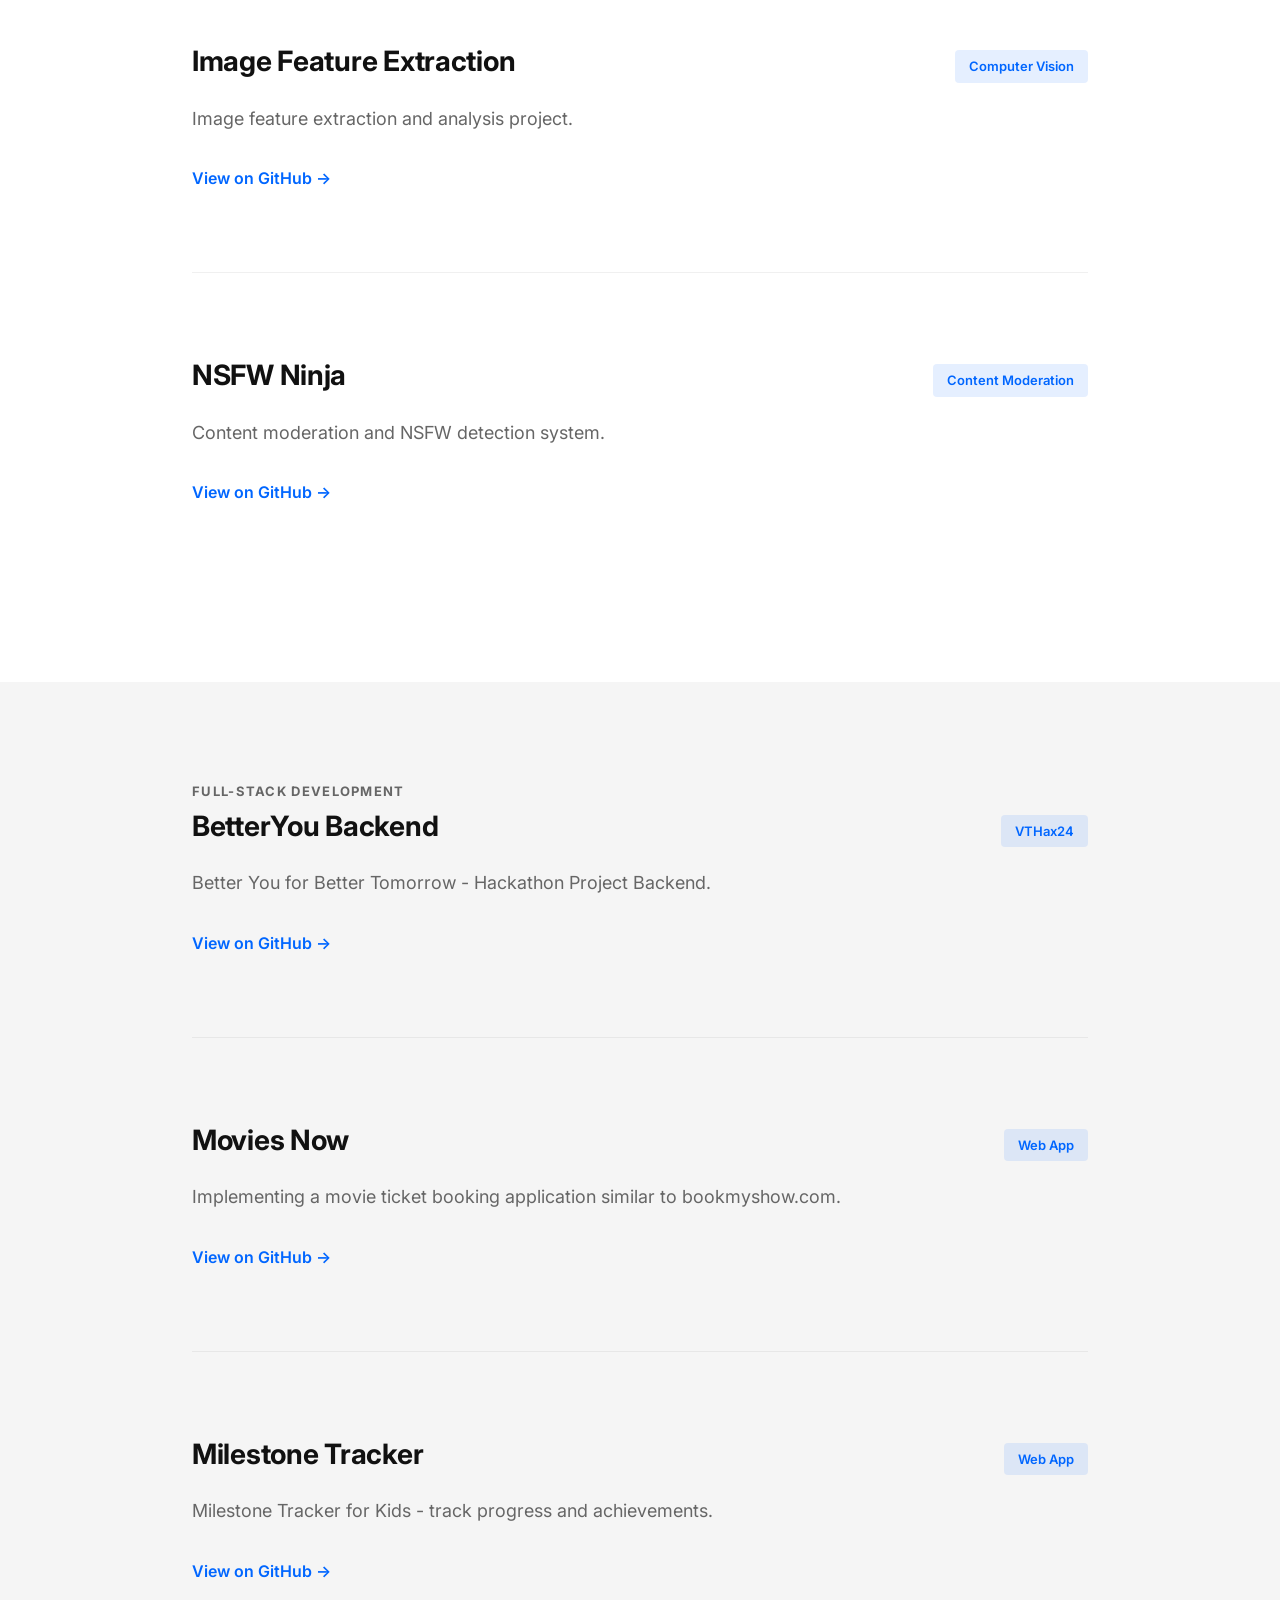
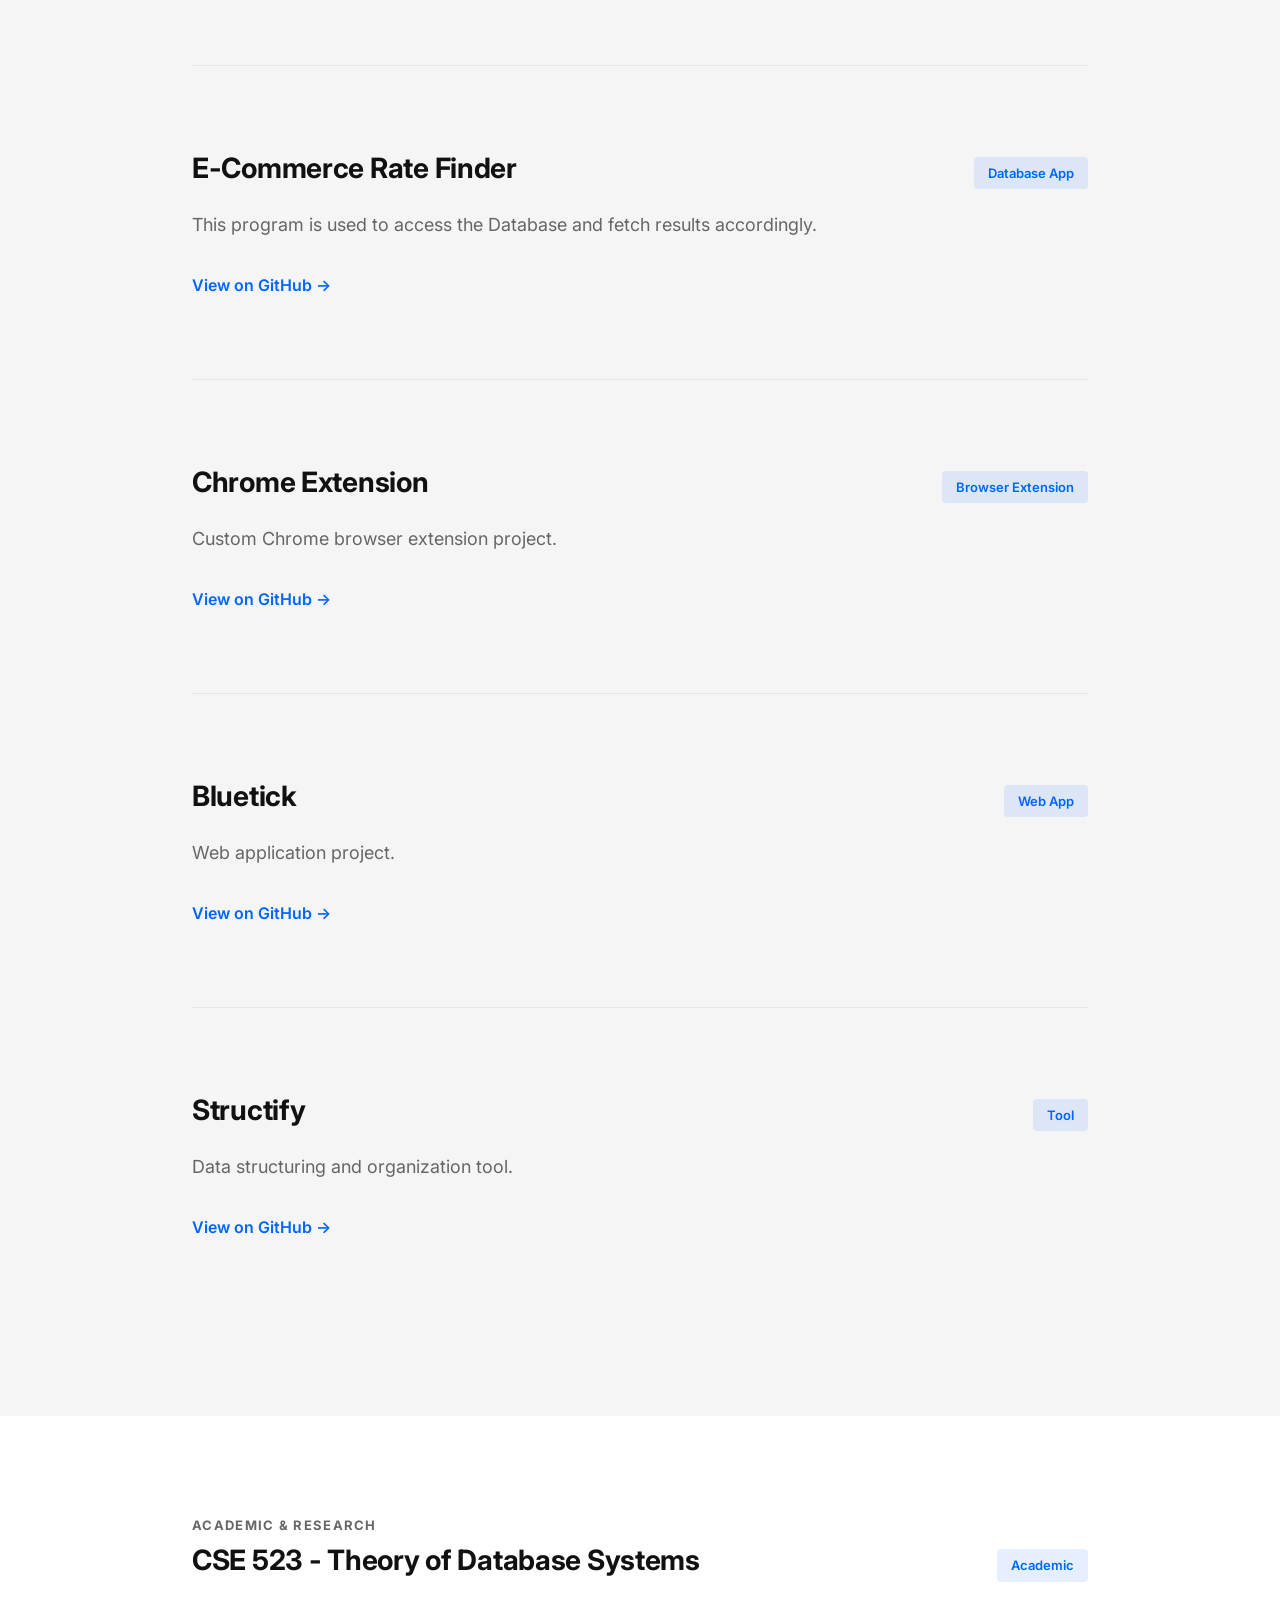
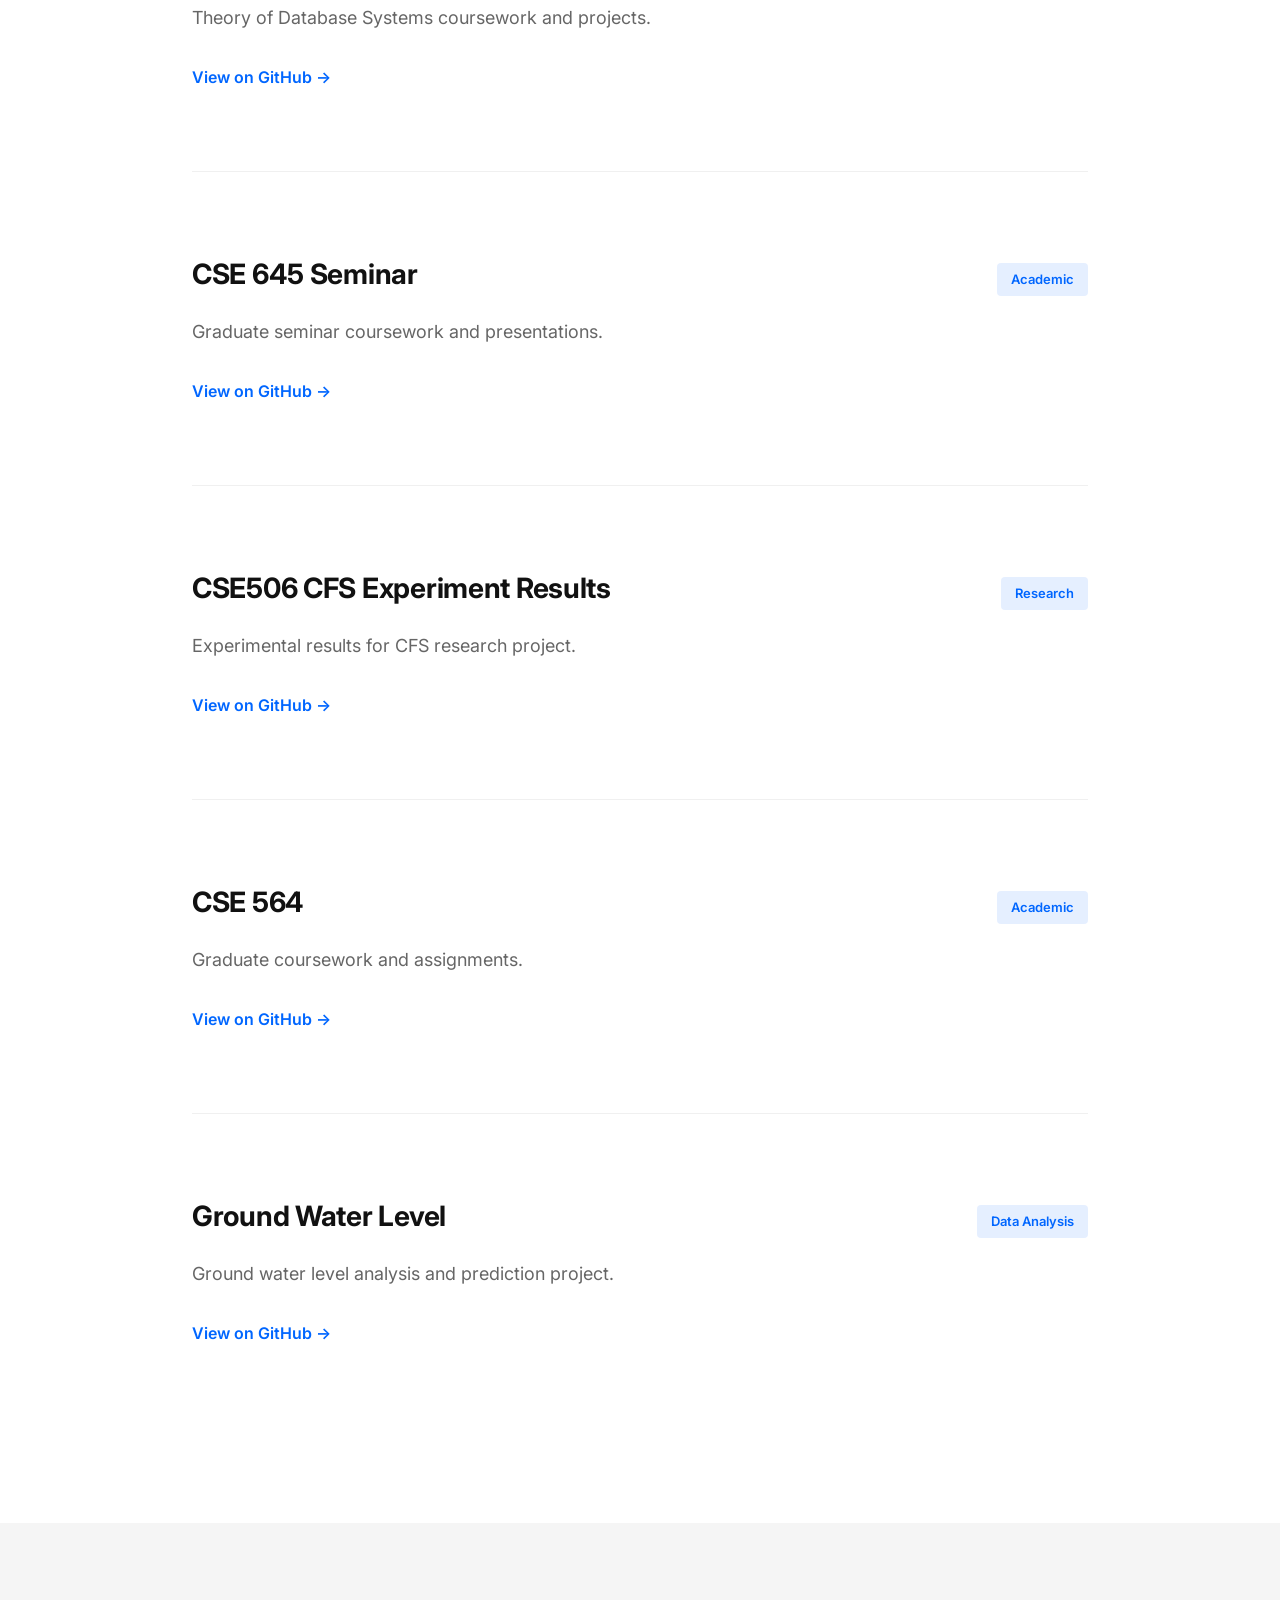
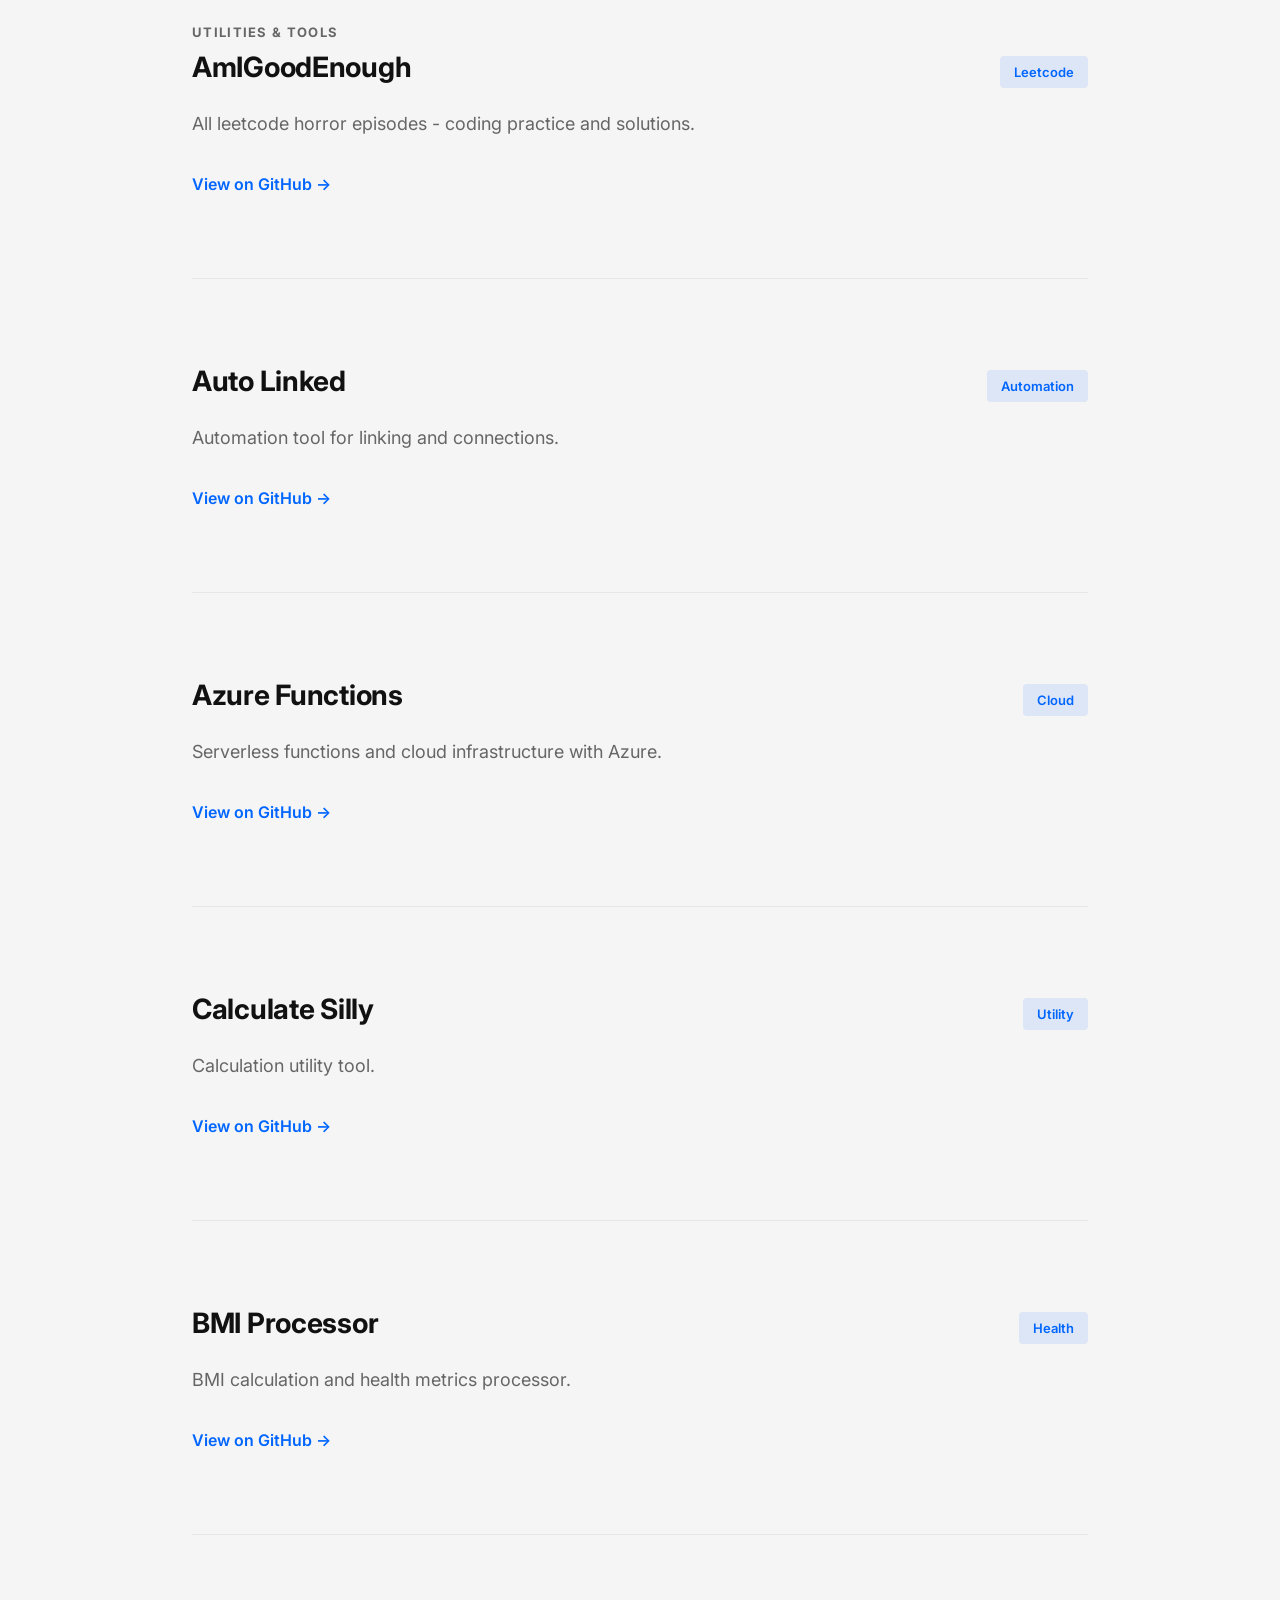
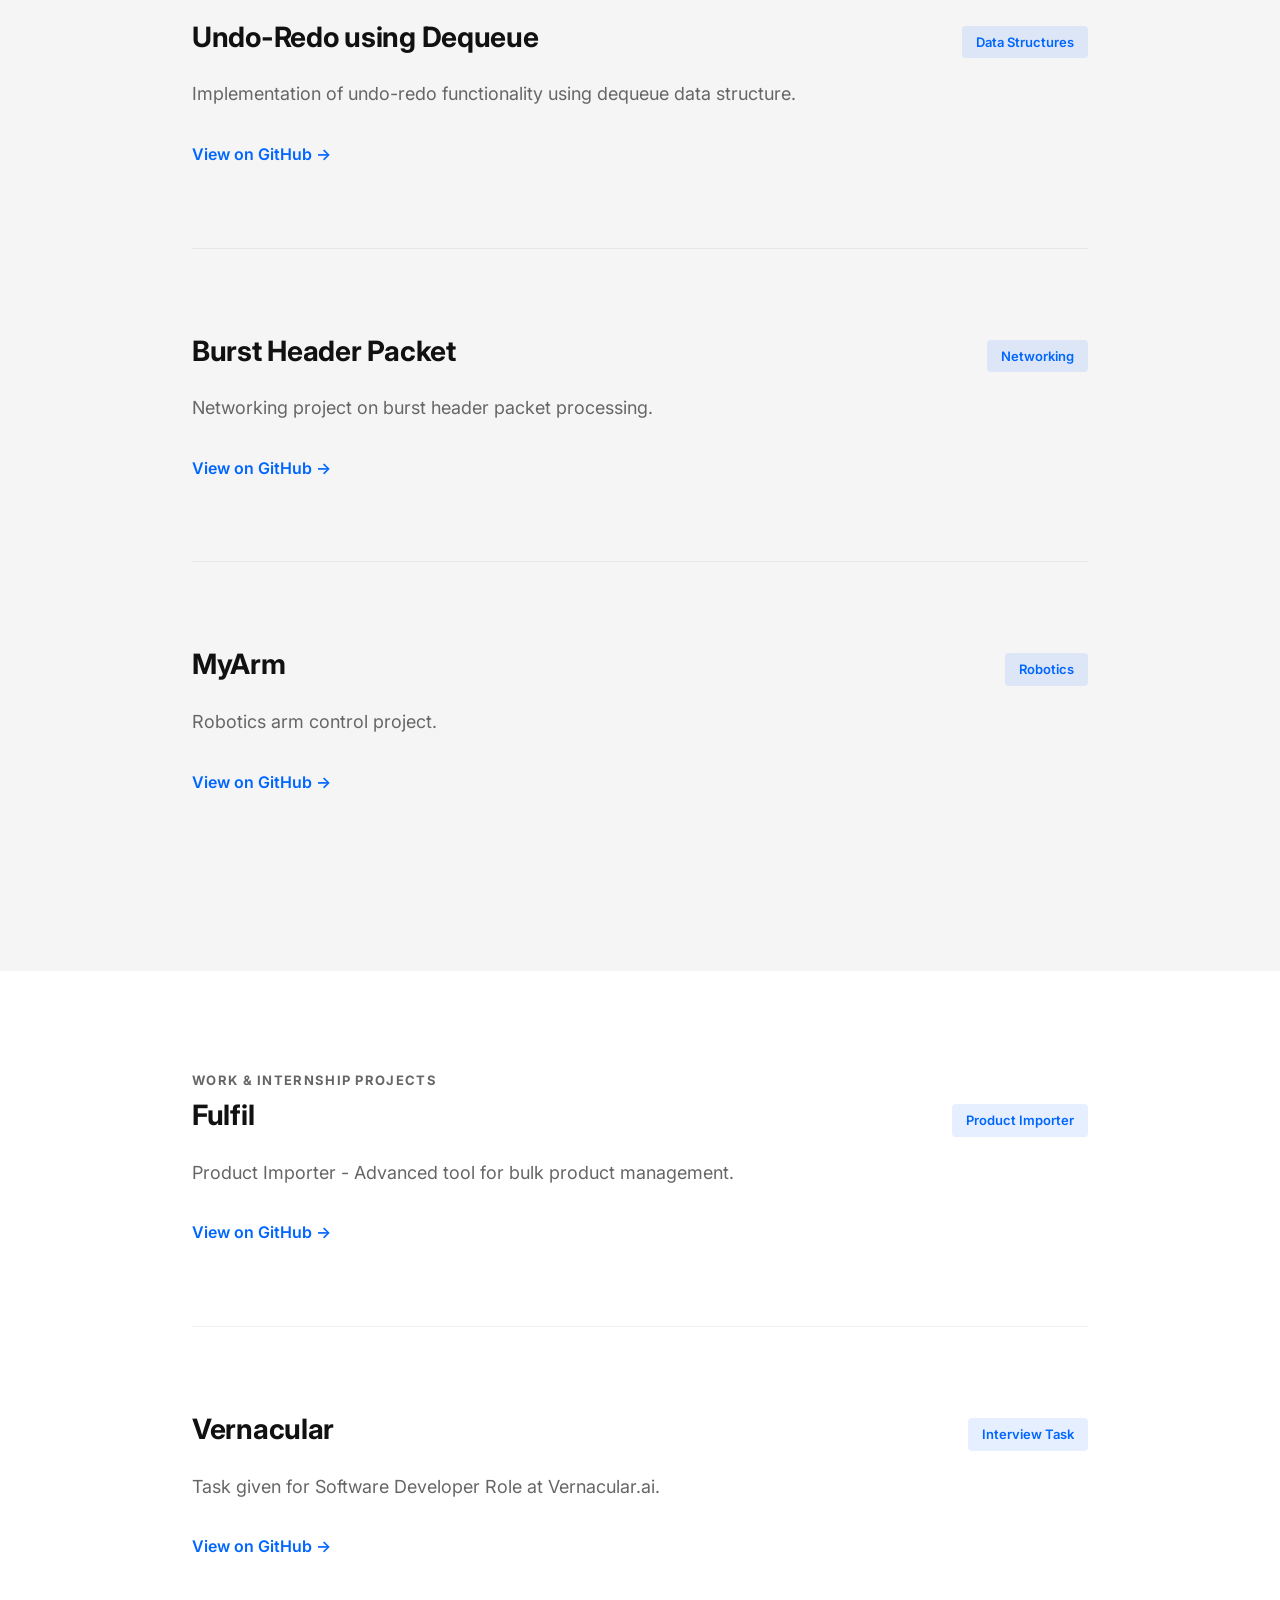
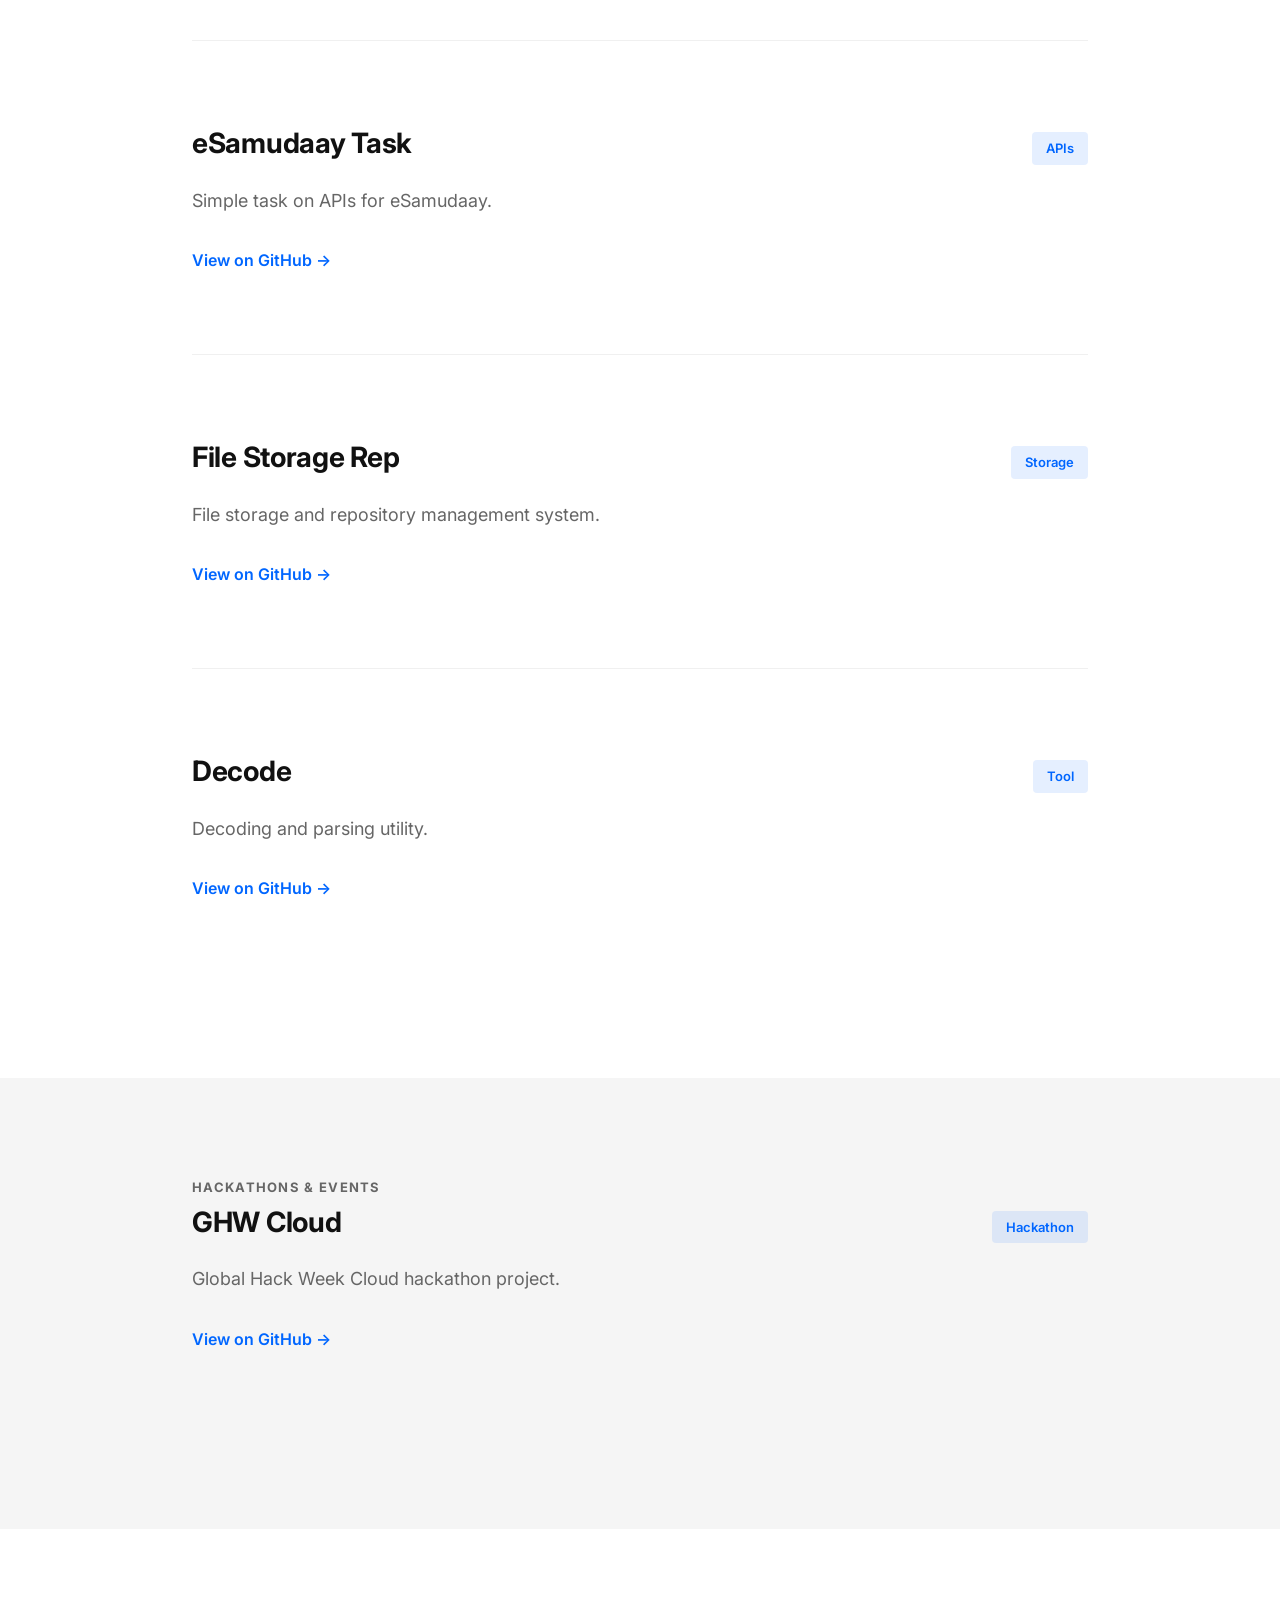
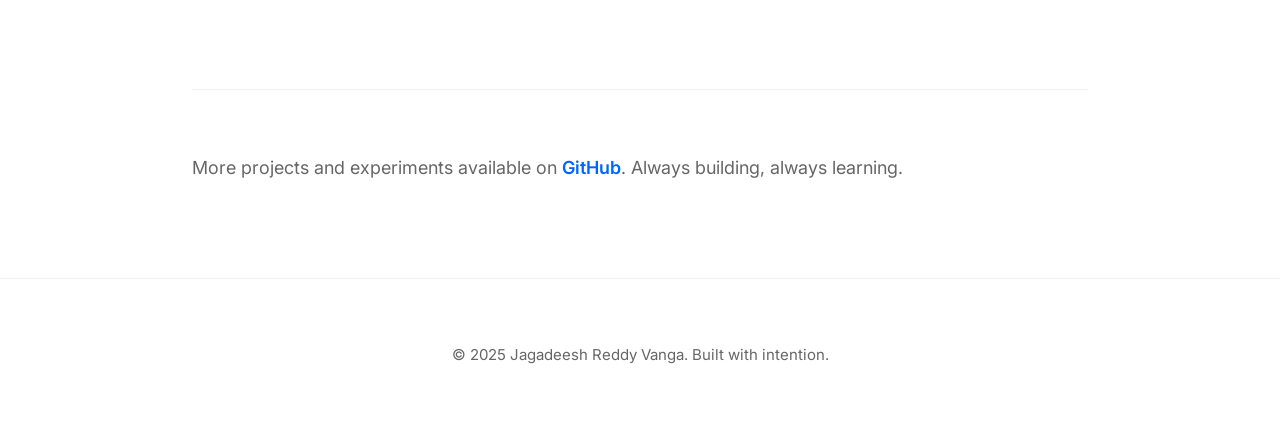
==== commit 6664e742: "Fix projects.html - remove hallucinated projects, include only real repos Removed all fake/hallucina" ====
--- a/projects.html
+++ b/projects.html
@@ -26,7 +26,7 @@
 <section class="hero">
 <div class="container">
 <h1 class="hero-title">All Projects</h1>
-<p class="hero-subtitle">A complete collection of research, production systems, and experiments across AI, ML, VR, and full-stack development.</p>
+<p class="hero-subtitle">A complete collection of production systems, research projects, and experiments.</p>
 </div>
 </section>
 
@@ -36,59 +36,31 @@
 
 <div class="project">
 <div class="project-header">
-<h3>Semantic Product Search Engine</h3>
+<h3>Semantic Product Search Engine with Vector-Based Retrieval</h3>
 <span class="project-tag">Production ML</span>
 </div>
-<p class="project-description">Built a semantic search system handling 250K+ products with 90% accuracy using FAISS vector indexing and sentence transformers, deployed on AWS with sub-200ms latency.</p>
-<div class="project-details">
-<div class="detail">
-<span class="detail-label">Technologies</span>
-<p>Python, FAISS, Sentence Transformers, FastAPI, AWS, Redis, PostgreSQL</p>
-</div>
-<div class="detail">
-<span class="detail-label">Impact</span>
-<p>Reduced search query time by 70%, improved product discovery conversion by 35%</p>
-</div>
-</div>
-<a href="https://github.com/jagadeesh28M/Semantic-Product-Search" class="project-link">View on GitHub →</a>
+<p class="project-description">Semantic Product Search Engine with Vector-Based Retrieval for enterprise e-commerce platforms.</p>
+<a href="https://github.com/jagadeesh-r1/Semantic-Product-Search-Engine-with-Vector-Based-Retrieval" class="project-link">View on GitHub →</a>
 </div>
 
 <div class="project">
 <div class="project-header">
 <h3>DataPulse</h3>
-<span class="project-tag">Best in Show</span>
-</div>
-<p class="project-description">Won "Best in Show" at Snowflake Arctic Streamlit Hackathon. Natural language data analytics platform combining LLM reasoning with Snowflake's data capabilities.</p>
-<div class="project-details">
-<div class="detail">
-<span class="detail-label">Technologies</span>
-<p>Snowflake Arctic LLM, Streamlit, Python, Data Visualization, NLP</p>
-</div>
-<div class="detail">
-<span class="detail-label">Recognition</span>
-<p>First place among 500+ submissions, featured in Snowflake showcase</p>
-</div>
-</div>
-<a href="https://github.com/jagadeesh28M/DataPulse" class="project-link">View on GitHub →</a>
+<span class="project-tag">Analytics Platform</span>
+</div>
+<p class="project-description">AI-powered data analytics platform combining data pipelines with intelligent insights.</p>
+<a href="https://github.com/jagadeesh-r1/DataPulse-Backed" class="project-link">View Backend →</a>
+<a href="https://github.com/jagadeesh-r1/DataPulse-Fronted-" class="project-link">View Frontend →</a>
 </div>
 
 <div class="project">
 <div class="project-header">
 <h3>AI Interview Agent</h3>
-<span class="project-tag">Multimodal GenAI</span>
-</div>
-<p class="project-description">Multimodal interview agent using Ollama LLMs and Whisper STT for real-time conversational interviews with context-aware question generation.</p>
-<div class="project-details">
-<div class="detail">
-<span class="detail-label">Technologies</span>
-<p>Ollama, Whisper, Streamlit, Python, Speech-to-Text, LLM Agents</p>
-</div>
-<div class="detail">
-<span class="detail-label">Capabilities</span>
-<p>Real-time speech processing, dynamic question adaptation, interview analytics</p>
-</div>
-</div>
-<a href="https://github.com/jagadeesh28M/AI-Interview-Agent" class="project-link">View on GitHub →</a>
+<span class="project-tag">Multimodal AI</span>
+</div>
+<p class="project-description">A POC for an AI Interview Agent to simulate an interview session. The agent is preloaded one company job post and candidate resume. It can go through a dialog with the candidates on a set of questions.</p>
+<a href="https://github.com/jagadeesh-r1/ai-interview-agent" class="project-link">View Backend →</a>
+<a href="https://github.com/jagadeesh-r1/ai-interview-agent-frontend" class="project-link">View Frontend →</a>
 </div>
 
 <div class="project">
@@ -96,18 +68,8 @@
 <h3>TeleMedi</h3>
 <span class="project-tag">Healthcare AI</span>
 </div>
-<p class="project-description">Healthcare chatbot powered by Llama 3.1 with RAG architecture, providing medical information retrieval and patient interaction capabilities.</p>
-<div class="project-details">
-<div class="detail">
-<span class="detail-label">Technologies</span>
-<p>Llama 3.1, RAG, LangChain, Python, Healthcare NLP, Vector Databases</p>
-</div>
-<div class="detail">
-<span class="detail-label">Features</span>
-<p>Medical knowledge retrieval, symptom analysis, context-aware responses</p>
-</div>
-</div>
-<a href="https://github.com/jagadeesh28M/TeleMedi" class="project-link">View on GitHub →</a>
+<p class="project-description">Telemedicine platform with AI-powered capabilities for healthcare interactions.</p>
+<a href="https://github.com/jagadeesh-r1/telemedi" class="project-link">View on GitHub →</a>
 </div>
 
 </div>
@@ -115,51 +77,24 @@
 
 <section class="section section-alt">
 <div class="container">
-<span class="section-label">VR/AR & Gaming AI</span>
-
-<div class="project">
-<div class="project-header">
-<h3>VR Campus Tour</h3>
-<span class="project-tag">Virtual Reality</span>
-</div>
-<p class="project-description">Immersive VR campus tour application for University of Houston, featuring interactive 360° navigation and landmark exploration.</p>
-<div class="project-details">
-<div class="detail">
-<span class="detail-label">Technologies</span>
-<p>Unity, C#, VR SDK, 360° Video, Spatial Audio</p>
-</div>
-</div>
-<a href="https://github.com/jagadeesh28M/VR-Campus-Tour" class="project-link">View on GitHub →</a>
-</div>
-
-<div class="project">
-<div class="project-header">
-<h3>Snake Game with AI Agent</h3>
-<span class="project-tag">Reinforcement Learning</span>
-</div>
-<p class="project-description">Classic snake game enhanced with AI agent using reinforcement learning for autonomous gameplay optimization.</p>
-<div class="project-details">
-<div class="detail">
-<span class="detail-label">Technologies</span>
-<p>Python, Pygame, Reinforcement Learning, Neural Networks</p>
-</div>
-</div>
-<a href="https://github.com/jagadeesh28M/Snake-game-with-AI-Agent" class="project-link">View on GitHub →</a>
-</div>
-
-<div class="project">
-<div class="project-header">
-<h3>VR Museum</h3>
-<span class="project-tag">Virtual Reality</span>
-</div>
-<p class="project-description">Virtual museum experience with interactive exhibits and artifact exploration in immersive 3D environments.</p>
-<div class="project-details">
-<div class="detail">
-<span class="detail-label">Technologies</span>
-<p>Unity, C#, VR Interaction Systems, 3D Modeling</p>
-</div>
-</div>
-<a href="https://github.com/jagadeesh28M/VR-Museum" class="project-link">View on GitHub →</a>
+<span class="section-label">AR/VR & Gaming</span>
+
+<div class="project">
+<div class="project-header">
+<h3>AR Mini Golf</h3>
+<span class="project-tag">Augmented Reality</span>
+</div>
+<p class="project-description">Augmented reality mini golf game experience.</p>
+<a href="https://github.com/jagadeesh-r1/AR-Mini-Golf" class="project-link">View on GitHub →</a>
+</div>
+
+<div class="project">
+<div class="project-header">
+<h3>Reinforcement Learning VizDoom</h3>
+<span class="project-tag">RL Gaming</span>
+</div>
+<p class="project-description">Reinforcement learning project using VizDoom game environment.</p>
+<a href="https://github.com/jagadeesh-r1/reinforcement-learning-VizDoom" class="project-link">View on GitHub →</a>
 </div>
 
 </div>
@@ -167,66 +102,155 @@
 
 <section class="section">
 <div class="container">
-<span class="section-label">Machine Learning & Data</span>
-
-<div class="project">
-<div class="project-header">
-<h3>Data Mining UH Projects</h3>
+<span class="section-label">Machine Learning & Computer Vision</span>
+
+<div class="project">
+<div class="project-header">
+<h3>MCSpatNet</h3>
+<span class="project-tag">ICCV 2021</span>
+</div>
+<p class="project-description">Repository for ICCV2021 MCSpatNet: Multi-Class Cell Detection Using Spatial Context Representation.</p>
+<a href="https://github.com/jagadeesh-r1/MCSpatNet" class="project-link">View on GitHub →</a>
+</div>
+
+<div class="project">
+<div class="project-header">
+<h3>Image Feature Extraction</h3>
+<span class="project-tag">Computer Vision</span>
+</div>
+<p class="project-description">Image feature extraction and analysis project.</p>
+<a href="https://github.com/jagadeesh-r1/image-feature-extraction" class="project-link">View on GitHub →</a>
+</div>
+
+<div class="project">
+<div class="project-header">
+<h3>NSFW Ninja</h3>
+<span class="project-tag">Content Moderation</span>
+</div>
+<p class="project-description">Content moderation and NSFW detection system.</p>
+<a href="https://github.com/jagadeesh-r1/NSFW-Ninja" class="project-link">View on GitHub →</a>
+</div>
+
+</div>
+</section>
+
+<section class="section section-alt">
+<div class="container">
+<span class="section-label">Full-Stack Development</span>
+
+<div class="project">
+<div class="project-header">
+<h3>BetterYou Backend</h3>
+<span class="project-tag">VTHax24</span>
+</div>
+<p class="project-description">Better You for Better Tomorrow - Hackathon Project Backend.</p>
+<a href="https://github.com/jagadeesh-r1/BetterYou-Backend-VTHax24" class="project-link">View on GitHub →</a>
+</div>
+
+<div class="project">
+<div class="project-header">
+<h3>Movies Now</h3>
+<span class="project-tag">Web App</span>
+</div>
+<p class="project-description">Implementing a movie ticket booking application similar to bookmyshow.com.</p>
+<a href="https://github.com/jagadeesh-r1/movies_now" class="project-link">View on GitHub →</a>
+</div>
+
+<div class="project">
+<div class="project-header">
+<h3>Milestone Tracker</h3>
+<span class="project-tag">Web App</span>
+</div>
+<p class="project-description">Milestone Tracker for Kids - track progress and achievements.</p>
+<a href="https://github.com/jagadeesh-r1/milestone_tracker" class="project-link">View on GitHub →</a>
+</div>
+
+<div class="project">
+<div class="project-header">
+<h3>E-Commerce Rate Finder</h3>
+<span class="project-tag">Database App</span>
+</div>
+<p class="project-description">This program is used to access the Database and fetch results accordingly.</p>
+<a href="https://github.com/jagadeesh-r1/e-commerce-rate-finder" class="project-link">View on GitHub →</a>
+</div>
+
+<div class="project">
+<div class="project-header">
+<h3>Chrome Extension</h3>
+<span class="project-tag">Browser Extension</span>
+</div>
+<p class="project-description">Custom Chrome browser extension project.</p>
+<a href="https://github.com/jagadeesh-r1/chrome-extension" class="project-link">View on GitHub →</a>
+</div>
+
+<div class="project">
+<div class="project-header">
+<h3>Bluetick</h3>
+<span class="project-tag">Web App</span>
+</div>
+<p class="project-description">Web application project.</p>
+<a href="https://github.com/jagadeesh-r1/bluetick" class="project-link">View on GitHub →</a>
+</div>
+
+<div class="project">
+<div class="project-header">
+<h3>Structify</h3>
+<span class="project-tag">Tool</span>
+</div>
+<p class="project-description">Data structuring and organization tool.</p>
+<a href="https://github.com/jagadeesh-r1/structify" class="project-link">View on GitHub →</a>
+</div>
+
+</div>
+</section>
+
+<section class="section">
+<div class="container">
+<span class="section-label">Academic & Research</span>
+
+<div class="project">
+<div class="project-header">
+<h3>CSE 523 - Theory of Database Systems</h3>
+<span class="project-tag">Academic</span>
+</div>
+<p class="project-description">Theory of Database Systems coursework and projects.</p>
+<a href="https://github.com/jagadeesh-r1/CSE-523-TODS" class="project-link">View on GitHub →</a>
+</div>
+
+<div class="project">
+<div class="project-header">
+<h3>CSE 645 Seminar</h3>
+<span class="project-tag">Academic</span>
+</div>
+<p class="project-description">Graduate seminar coursework and presentations.</p>
+<a href="https://github.com/jagadeesh-r1/cse-645-seminar" class="project-link">View on GitHub →</a>
+</div>
+
+<div class="project">
+<div class="project-header">
+<h3>CSE506 CFS Experiment Results</h3>
 <span class="project-tag">Research</span>
 </div>
-<p class="project-description">Collection of data mining projects covering classification, clustering, association rules, and advanced ML algorithms.</p>
-<div class="project-details">
-<div class="detail">
-<span class="detail-label">Technologies</span>
-<p>Python, Scikit-learn, Pandas, NumPy, Jupyter</p>
-</div>
-</div>
-<a href="https://github.com/jagadeesh28M/Data-Mining-UH-Projects" class="project-link">View on GitHub →</a>
-</div>
-
-<div class="project">
-<div class="project-header">
-<h3>RAG Document Chat</h3>
-<span class="project-tag">LLM Application</span>
-</div>
-<p class="project-description">Document question-answering system using Retrieval-Augmented Generation with vector embeddings and semantic search.</p>
-<div class="project-details">
-<div class="detail">
-<span class="detail-label">Technologies</span>
-<p>LangChain, OpenAI API, FAISS, Python, Document Processing</p>
-</div>
-</div>
-<a href="https://github.com/jagadeesh28M/RAG-Document-Chat" class="project-link">View on GitHub →</a>
-</div>
-
-<div class="project">
-<div class="project-header">
-<h3>Wine Quality Prediction</h3>
-<span class="project-tag">ML Classification</span>
-</div>
-<p class="project-description">Machine learning models for wine quality prediction using physicochemical features and ensemble methods.</p>
-<div class="project-details">
-<div class="detail">
-<span class="detail-label">Technologies</span>
-<p>Python, Random Forest, XGBoost, Feature Engineering, Model Optimization</p>
-</div>
-</div>
-<a href="https://github.com/jagadeesh28M/Wine-Quality-Prediction" class="project-link">View on GitHub →</a>
-</div>
-
-<div class="project">
-<div class="project-header">
-<h3>Data Driven Housing</h3>
-<span class="project-tag">Predictive Analytics</span>
-</div>
-<p class="project-description">Housing price prediction system using regression models and comprehensive feature analysis.</p>
-<div class="project-details">
-<div class="detail">
-<span class="detail-label">Technologies</span>
-<p>Python, Linear Regression, Feature Selection, Data Visualization</p>
-</div>
-</div>
-<a href="https://github.com/jagadeesh28M/Data-Driven-Housing" class="project-link">View on GitHub →</a>
+<p class="project-description">Experimental results for CFS research project.</p>
+<a href="https://github.com/jagadeesh-r1/CSE506-CFS-Experiment-Results" class="project-link">View on GitHub →</a>
+</div>
+
+<div class="project">
+<div class="project-header">
+<h3>CSE 564</h3>
+<span class="project-tag">Academic</span>
+</div>
+<p class="project-description">Graduate coursework and assignments.</p>
+<a href="https://github.com/jagadeesh-r1/cse564" class="project-link">View on GitHub →</a>
+</div>
+
+<div class="project">
+<div class="project-header">
+<h3>Ground Water Level</h3>
+<span class="project-tag">Data Analysis</span>
+</div>
+<p class="project-description">Ground water level analysis and prediction project.</p>
+<a href="https://github.com/jagadeesh-r1/ground_water_level" class="project-link">View on GitHub →</a>
 </div>
 
 </div>
@@ -234,66 +258,78 @@
 
 <section class="section section-alt">
 <div class="container">
-<span class="section-label">Web & Full-Stack Development</span>
-
-<div class="project">
-<div class="project-header">
-<h3>Mentor Connect</h3>
-<span class="project-tag">Full-Stack</span>
-</div>
-<p class="project-description">Mentorship platform connecting students with industry professionals, featuring matching algorithms and scheduling systems.</p>
-<div class="project-details">
-<div class="detail">
-<span class="detail-label">Technologies</span>
-<p>React, Node.js, Express, MongoDB, JWT Authentication</p>
-</div>
-</div>
-<a href="https://github.com/jagadeesh28M/Mentor-Connect" class="project-link">View on GitHub →</a>
-</div>
-
-<div class="project">
-<div class="project-header">
-<h3>eCommerce React</h3>
-<span class="project-tag">Frontend</span>
-</div>
-<p class="project-description">Modern eCommerce storefront built with React, featuring product catalogs, cart management, and checkout flows.</p>
-<div class="project-details">
-<div class="detail">
-<span class="detail-label">Technologies</span>
-<p>React, Redux, React Router, Styled Components, REST APIs</p>
-</div>
-</div>
-<a href="https://github.com/jagadeesh28M/eCommerce-React" class="project-link">View on GitHub →</a>
-</div>
-
-<div class="project">
-<div class="project-header">
-<h3>React Expense Tracker</h3>
-<span class="project-tag">Web App</span>
-</div>
-<p class="project-description">Personal finance management application with expense tracking, categorization, and visualization.</p>
-<div class="project-details">
-<div class="detail">
-<span class="detail-label">Technologies</span>
-<p>React, Context API, Local Storage, Chart.js, CSS Modules</p>
-</div>
-</div>
-<a href="https://github.com/jagadeesh28M/React-Expense-Tracker" class="project-link">View on GitHub →</a>
-</div>
-
-<div class="project">
-<div class="project-header">
-<h3>Foodie Craving</h3>
-<span class="project-tag">Web App</span>
-</div>
-<p class="project-description">Food delivery platform with restaurant listings, menu management, and order processing capabilities.</p>
-<div class="project-details">
-<div class="detail">
-<span class="detail-label">Technologies</span>
-<p>HTML, CSS, JavaScript, API Integration, Responsive Design</p>
-</div>
-</div>
-<a href="https://github.com/jagadeesh28M/Foodie-Craving" class="project-link">View on GitHub →</a>
+<span class="section-label">Utilities & Tools</span>
+
+<div class="project">
+<div class="project-header">
+<h3>AmIGoodEnough</h3>
+<span class="project-tag">Leetcode</span>
+</div>
+<p class="project-description">All leetcode horror episodes - coding practice and solutions.</p>
+<a href="https://github.com/jagadeesh-r1/AmIGoodEnough" class="project-link">View on GitHub →</a>
+</div>
+
+<div class="project">
+<div class="project-header">
+<h3>Auto Linked</h3>
+<span class="project-tag">Automation</span>
+</div>
+<p class="project-description">Automation tool for linking and connections.</p>
+<a href="https://github.com/jagadeesh-r1/auto_linked" class="project-link">View on GitHub →</a>
+</div>
+
+<div class="project">
+<div class="project-header">
+<h3>Azure Functions</h3>
+<span class="project-tag">Cloud</span>
+</div>
+<p class="project-description">Serverless functions and cloud infrastructure with Azure.</p>
+<a href="https://github.com/jagadeesh-r1/azure_functions" class="project-link">View on GitHub →</a>
+</div>
+
+<div class="project">
+<div class="project-header">
+<h3>Calculate Silly</h3>
+<span class="project-tag">Utility</span>
+</div>
+<p class="project-description">Calculation utility tool.</p>
+<a href="https://github.com/jagadeesh-r1/calculate_silly" class="project-link">View on GitHub →</a>
+</div>
+
+<div class="project">
+<div class="project-header">
+<h3>BMI Processor</h3>
+<span class="project-tag">Health</span>
+</div>
+<p class="project-description">BMI calculation and health metrics processor.</p>
+<a href="https://github.com/jagadeesh-r1/BMI-Processor" class="project-link">View on GitHub →</a>
+</div>
+
+<div class="project">
+<div class="project-header">
+<h3>Undo-Redo using Dequeue</h3>
+<span class="project-tag">Data Structures</span>
+</div>
+<p class="project-description">Implementation of undo-redo functionality using dequeue data structure.</p>
+<a href="https://github.com/jagadeesh-r1/Undo-Redo-using-Dequeue" class="project-link">View on GitHub →</a>
+</div>
+
+<div class="project">
+<div class="project-header">
+<h3>Burst Header Packet</h3>
+<span class="project-tag">Networking</span>
+</div>
+<p class="project-description">Networking project on burst header packet processing.</p>
+<a href="https://github.com/jagadeesh-r1/Burst-Header-Packet" class="project-link">View on GitHub →</a>
+</div>
+
+<div class="project">
+<div class="project-header">
+<h3>MyArm</h3>
+<span class="project-tag">Robotics</span>
+</div>
+<p class="project-description">Robotics arm control project.</p>
+<a href="https://github.com/jagadeesh-r1/myArm" class="project-link">View on GitHub →</a>
 </div>
 
 </div>
@@ -301,51 +337,51 @@
 
 <section class="section">
 <div class="container">
-<span class="section-label">Utilities & Tools</span>
-
-<div class="project">
-<div class="project-header">
-<h3>Bulk-YouTube-Downloader</h3>
-<span class="project-tag">Automation</span>
-</div>
-<p class="project-description">CLI tool for batch downloading YouTube videos with quality selection and playlist support.</p>
-<div class="project-details">
-<div class="detail">
-<span class="detail-label">Technologies</span>
-<p>Python, yt-dlp, CLI, Concurrent Processing</p>
-</div>
-</div>
-<a href="https://github.com/jagadeesh28M/Bulk-YouTube-Downloader" class="project-link">View on GitHub →</a>
-</div>
-
-<div class="project">
-<div class="project-header">
-<h3>Python GUI Projects</h3>
-<span class="project-tag">Desktop Apps</span>
-</div>
-<p class="project-description">Collection of Python GUI applications demonstrating Tkinter capabilities and desktop app development.</p>
-<div class="project-details">
-<div class="detail">
-<span class="detail-label">Technologies</span>
-<p>Python, Tkinter, GUI Design, Event Handling</p>
-</div>
-</div>
-<a href="https://github.com/jagadeesh28M/Python-GUI-Projects" class="project-link">View on GitHub →</a>
-</div>
-
-<div class="project">
-<div class="project-header">
-<h3>Jagadeesh Reddy</h3>
-<span class="project-tag">Portfolio</span>
-</div>
-<p class="project-description">Personal portfolio website showcasing projects and professional experience.</p>
-<div class="project-details">
-<div class="detail">
-<span class="detail-label">Technologies</span>
-<p>HTML, CSS, JavaScript, Responsive Design</p>
-</div>
-</div>
-<a href="https://github.com/jagadeesh28M/JagadeeshReddy" class="project-link">View on GitHub →</a>
+<span class="section-label">Work & Internship Projects</span>
+
+<div class="project">
+<div class="project-header">
+<h3>Fulfil</h3>
+<span class="project-tag">Product Importer</span>
+</div>
+<p class="project-description">Product Importer - Advanced tool for bulk product management.</p>
+<a href="https://github.com/jagadeesh-r1/fulfil" class="project-link">View on GitHub →</a>
+</div>
+
+<div class="project">
+<div class="project-header">
+<h3>Vernacular</h3>
+<span class="project-tag">Interview Task</span>
+</div>
+<p class="project-description">Task given for Software Developer Role at Vernacular.ai.</p>
+<a href="https://github.com/jagadeesh-r1/vernacular" class="project-link">View on GitHub →</a>
+</div>
+
+<div class="project">
+<div class="project-header">
+<h3>eSamudaay Task</h3>
+<span class="project-tag">APIs</span>
+</div>
+<p class="project-description">Simple task on APIs for eSamudaay.</p>
+<a href="https://github.com/jagadeesh-r1/eSamudaay_task" class="project-link">View on GitHub →</a>
+</div>
+
+<div class="project">
+<div class="project-header">
+<h3>File Storage Rep</h3>
+<span class="project-tag">Storage</span>
+</div>
+<p class="project-description">File storage and repository management system.</p>
+<a href="https://github.com/jagadeesh-r1/file_storage_rep" class="project-link">View on GitHub →</a>
+</div>
+
+<div class="project">
+<div class="project-header">
+<h3>Decode</h3>
+<span class="project-tag">Tool</span>
+</div>
+<p class="project-description">Decoding and parsing utility.</p>
+<a href="https://github.com/jagadeesh-r1/decode" class="project-link">View on GitHub →</a>
 </div>
 
 </div>
@@ -353,36 +389,15 @@
 
 <section class="section section-alt">
 <div class="container">
-<span class="section-label">Academic & Research</span>
-
-<div class="project">
-<div class="project-header">
-<h3>Design Patterns in Python</h3>
-<span class="project-tag">Software Engineering</span>
-</div>
-<p class="project-description">Implementation of classic design patterns in Python with practical examples and documentation.</p>
-<div class="project-details">
-<div class="detail">
-<span class="detail-label">Technologies</span>
-<p>Python, OOP, Software Design Principles</p>
-</div>
-</div>
-<a href="https://github.com/jagadeesh28M/Design-Patterns-in-Python" class="project-link">View on GitHub →</a>
-</div>
-
-<div class="project">
-<div class="project-header">
-<h3>Bachelors Project Autonomous Bot</h3>
-<span class="project-tag">Robotics</span>
-</div>
-<p class="project-description">Autonomous robot navigation system using sensor fusion and path planning algorithms.</p>
-<div class="project-details">
-<div class="detail">
-<span class="detail-label">Technologies</span>
-<p>Arduino, Sensors, Path Planning, Embedded Systems</p>
-</div>
-</div>
-<a href="https://github.com/jagadeesh28M/Bachelors-Project-Autonomous-Bot" class="project-link">View on GitHub →</a>
+<span class="section-label">Hackathons & Events</span>
+
+<div class="project">
+<div class="project-header">
+<h3>GHW Cloud</h3>
+<span class="project-tag">Hackathon</span>
+</div>
+<p class="project-description">Global Hack Week Cloud hackathon project.</p>
+<a href="https://github.com/jagadeesh-r1/ghw-cloud" class="project-link">View on GitHub →</a>
 </div>
 
 </div>
@@ -391,7 +406,7 @@
 <section class="section">
 <div class="container">
 <div class="more-work">
-<p>More projects and experiments available on <a href="https://github.com/jagadeesh28M" target="_blank">GitHub</a>. Always building, always learning.</p>
+<p>More projects and experiments available on <a href="https://github.com/jagadeesh-r1" target="_blank">GitHub</a>. Always building, always learning.</p>
 </div>
 </div>
 </section>
